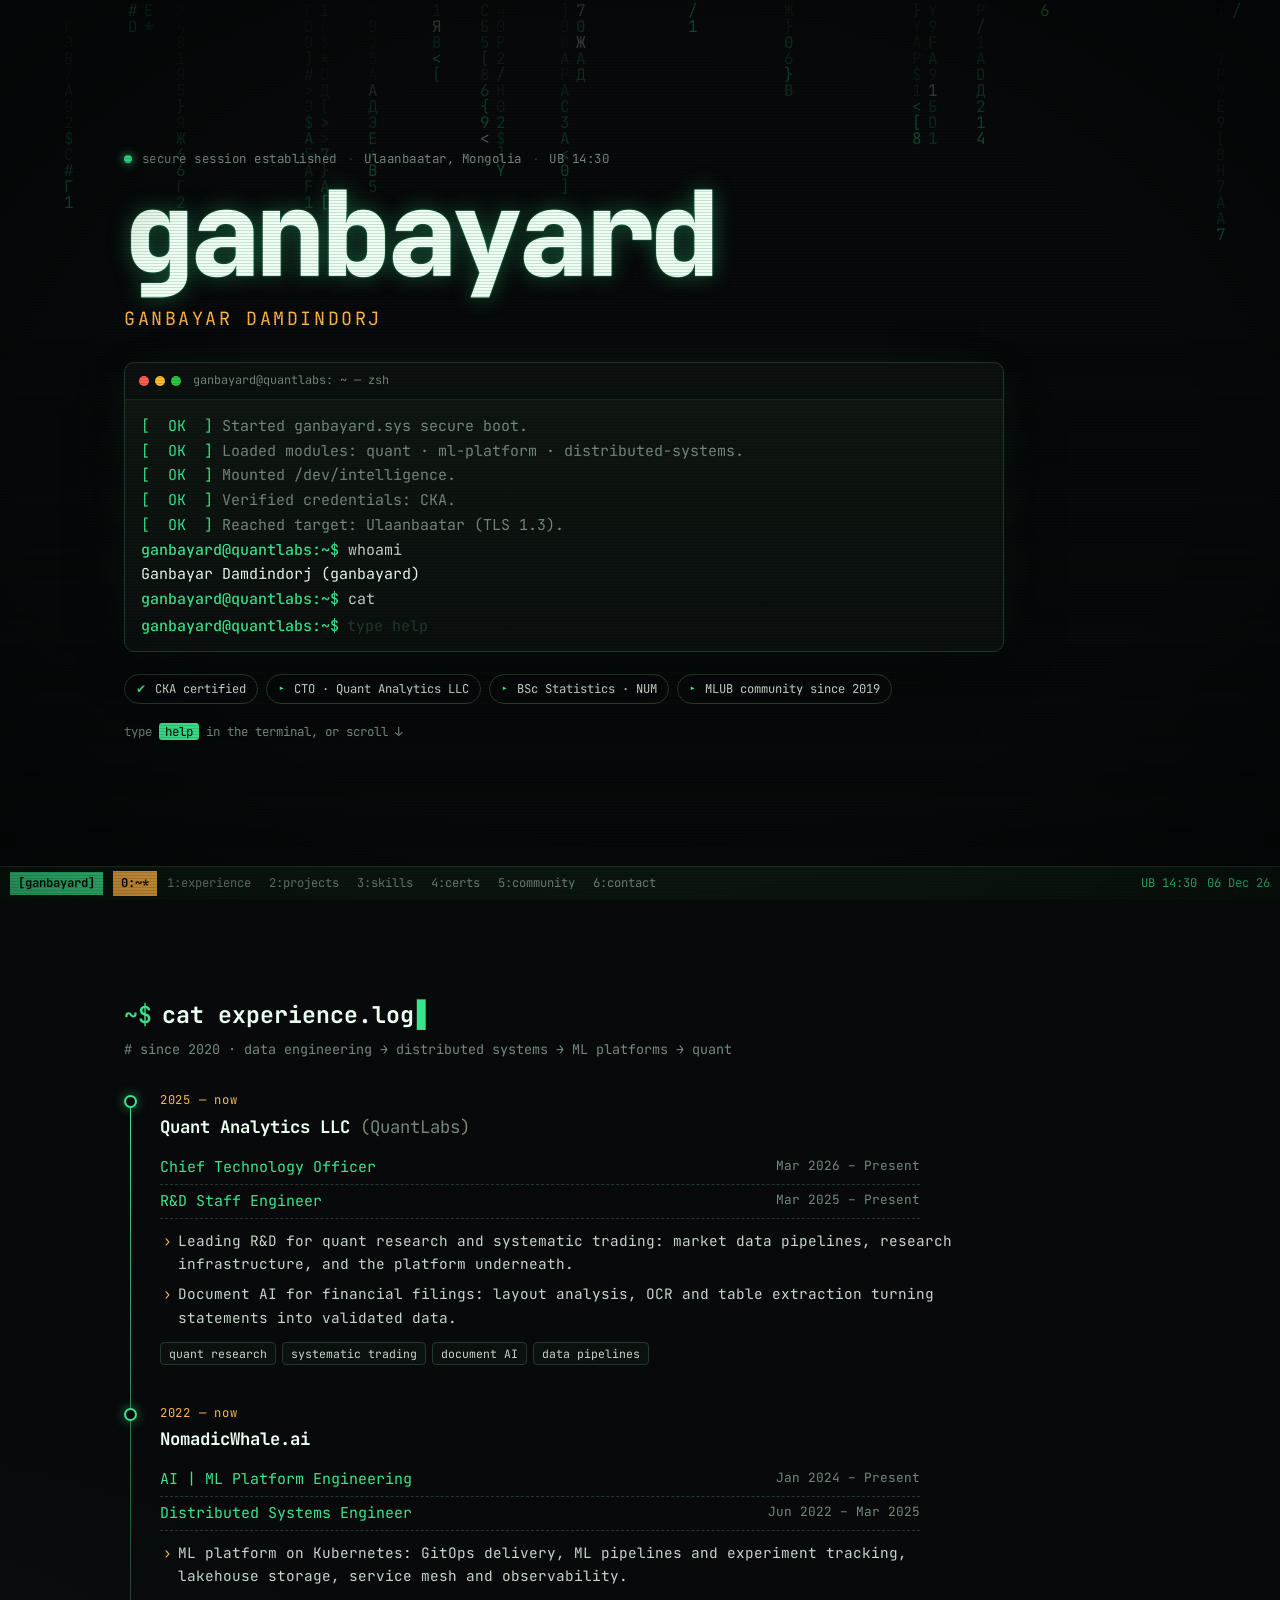
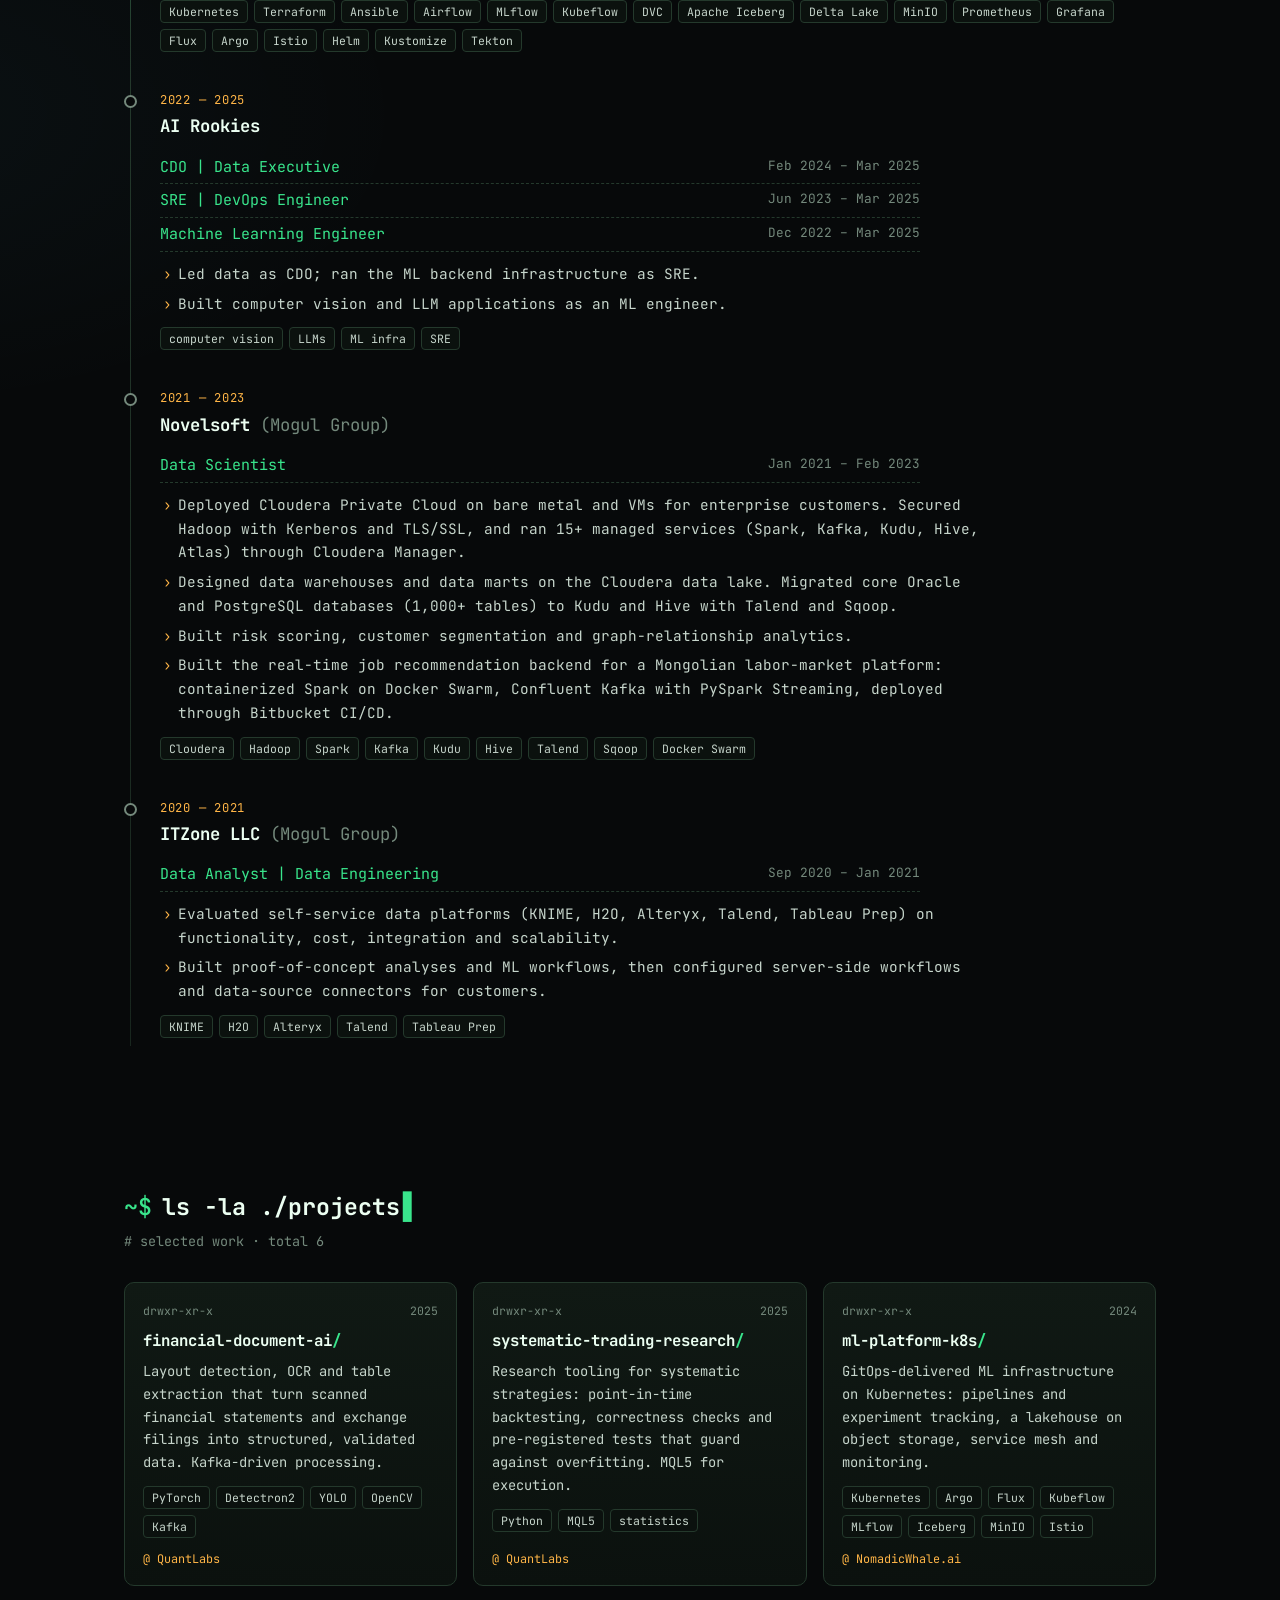
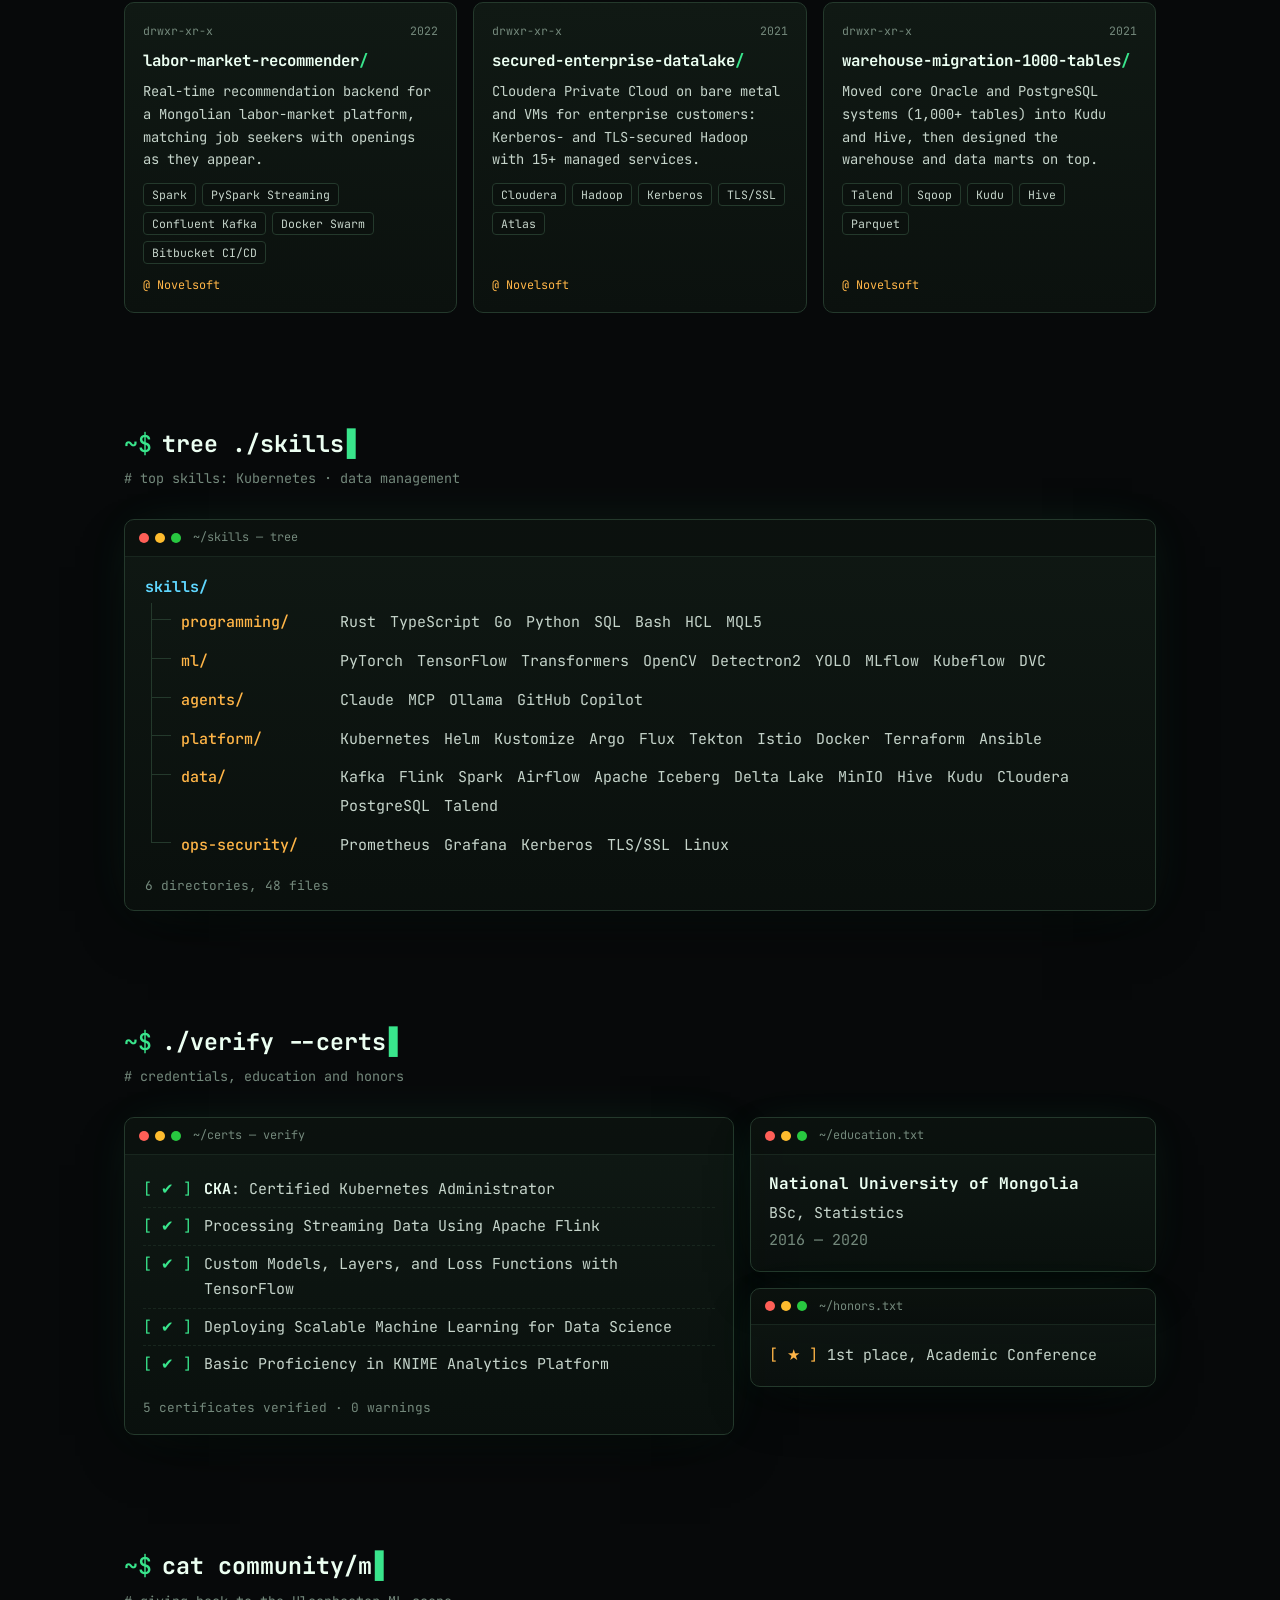
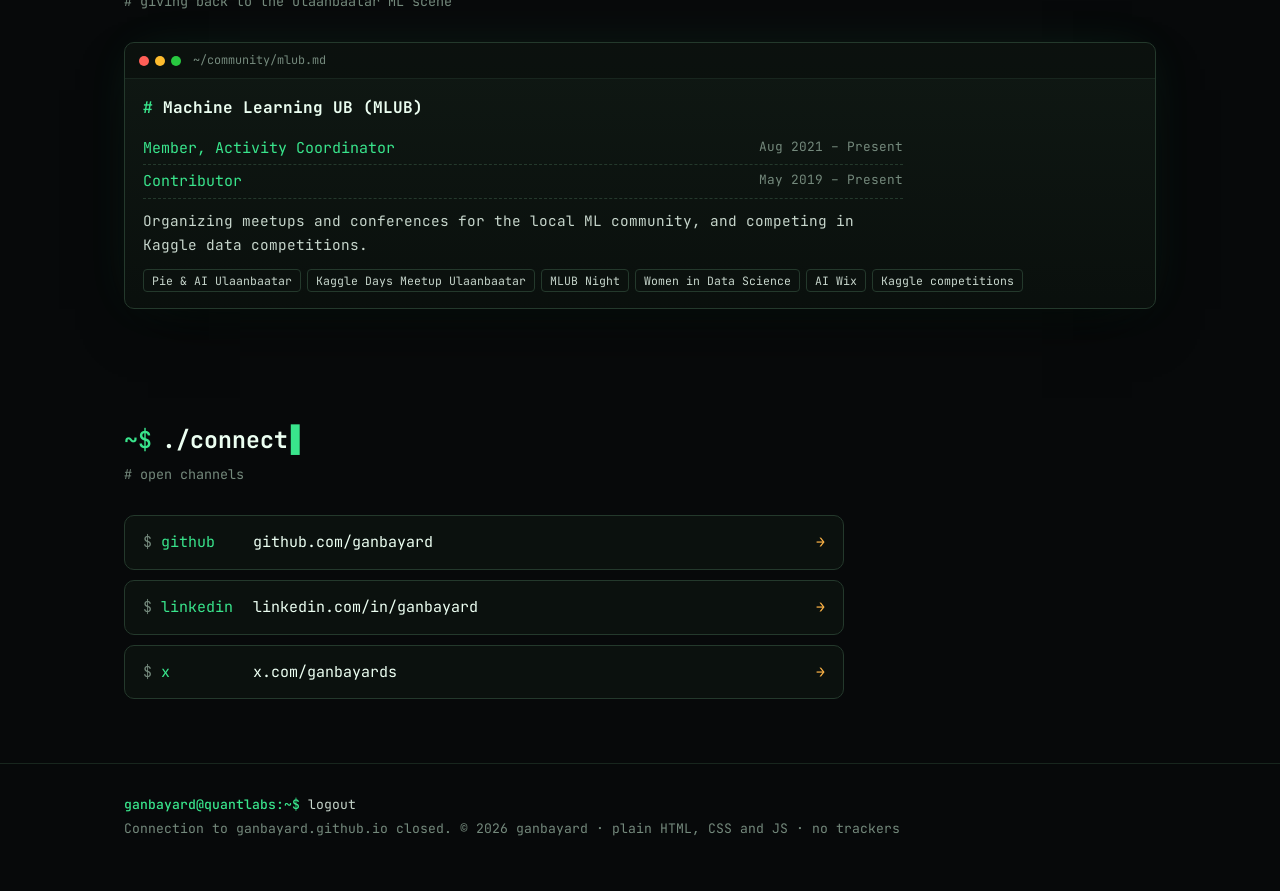
==== index.html @ 828ad5ab "Add terminal-themed personal site Co-Authored-By: Claude Opus 5.5 <noreply@anthropic.com>" ====
<!doctype html>
<html lang="en">
<head>
<meta charset="utf-8">
<meta name="viewport" content="width=device-width, initial-scale=1">
<title>ganbayard · Ganbayar Damdindorj</title>
<meta name="description" content="Ganbayar Damdindorj (ganbayard): R&amp;D Architect at QuantLabs, building intelligence orchestration pipelines for quant research and systematic trading. ML platforms, distributed systems, Kubernetes.">
<meta name="theme-color" content="#07090a">
<meta property="og:type" content="website">
<meta property="og:url" content="https://ganbayard.github.io/">
<meta property="og:title" content="ganbayard · Ganbayar Damdindorj">
<meta property="og:description" content="R&amp;D Architect at QuantLabs: Building Intelligence Orchestration pipelines for Quant Research and Systematic Trading.">
<meta name="twitter:card" content="summary">
<meta name="twitter:site" content="@ganbayards">
<link rel="icon" href="assets/favicon.svg" type="image/svg+xml">
<link rel="preconnect" href="https://fonts.googleapis.com">
<link rel="preconnect" href="https://fonts.gstatic.com" crossorigin>
<link rel="stylesheet" href="https://fonts.googleapis.com/css2?family=JetBrains+Mono:wght@400;500;700;800&amp;display=swap">
<link rel="stylesheet" href="assets/css/style.css">
<script>document.documentElement.classList.add('js')</script>
</head>
<body>
<a class="skip" href="#experience">Skip to content</a>
<div class="crt" aria-hidden="true"></div>

<main id="main">

  <!-- ───────────────────────── 0: home ───────────────────────── -->
  <header class="hero" id="home" data-win>
    <canvas id="rain" aria-hidden="true"></canvas>
    <div class="wrap">
      <p class="hero__meta"><span class="dot" aria-hidden="true"></span> secure session established <span class="sep">·</span> Ulaanbaatar, Mongolia <span class="sep">·</span> <span data-clock>UTC+8</span></p>
      <h1 class="glitch" data-text="ganbayard">ganbayard</h1>
      <p class="hero__name">Ganbayar Damdindorj</p>

      <div class="pane pane--term">
        <div class="pane__bar" aria-hidden="true"><span class="lights"><i></i><i></i><i></i></span><span class="pane__title">ganbayard@quantlabs: ~ — zsh</span></div>
        <div class="term" id="term">
          <div class="term__out" id="term-out" role="log" aria-live="polite">
            <p><span class="ps1">ganbayard@quantlabs:~$</span> whoami</p>
            <p class="hi">Ganbayar Damdindorj (ganbayard)</p>
            <p><span class="ps1">ganbayard@quantlabs:~$</span> cat role.txt</p>
            <p>I build systems where markets, documents, and AI agents meet.</p>
            <p>R&amp;D Architect at <span class="amb">QuantLabs</span>: Building <span class="ok">Ⓘntelligence ⎈rchestration</span> pipelines for Quant Research and Systematic Trading.</p>
          </div>
          <form class="term__in" id="term-form" autocomplete="off">
            <label for="term-input" class="ps1">ganbayard@quantlabs:~$</label>
            <input id="term-input" type="text" spellcheck="false" autocapitalize="off" autocorrect="off" enterkeyhint="go" placeholder="type help" aria-describedby="term-hint">
          </form>
        </div>
      </div>

      <ul class="chips">
        <li><b>✔</b> CKA certified</li>
        <li><b>▸</b> CTO · Quant Analytics LLC</li>
        <li><b>▸</b> BSc Statistics · NUM</li>
        <li><b>▸</b> MLUB community since 2019</li>
      </ul>
      <p class="hero__hint" id="term-hint">type <kbd>help</kbd> in the terminal, or scroll <span aria-hidden="true">↓</span></p>
    </div>
  </header>

  <!-- ───────────────────────── 1: experience ───────────────────────── -->
  <section class="section" id="experience" data-win>
    <div class="wrap">
      <h2 class="sh"><span class="ps1" aria-hidden="true">~$</span> <span class="cmd" aria-hidden="true">cat experience.log</span><span class="sr">Experience</span></h2>
      <p class="sub"># since 2020 · data engineering → distributed systems → ML platforms → quant</p>

      <ol class="timeline reveal">
        <li class="job">
          <p class="job__when">2025 — now</p>
          <h3>Quant Analytics LLC <span class="alias">(QuantLabs)</span></h3>
          <ul class="roles">
            <li><span class="role">Chief Technology Officer</span><time>Mar 2026 – Present</time></li>
            <li><span class="role">R&amp;D Staff Engineer</span><time>Mar 2025 – Present</time></li>
          </ul>
          <ul class="pts">
            <li>Leading R&amp;D for quant research and systematic trading: market data pipelines, research infrastructure, and the platform underneath.</li>
            <li>Document AI for financial filings: layout analysis, OCR and table extraction turning statements into validated data.</li>
          </ul>
          <ul class="tags"><li>quant research</li><li>systematic trading</li><li>document AI</li><li>data pipelines</li></ul>
        </li>

        <li class="job">
          <p class="job__when">2022 — now</p>
          <h3>NomadicWhale.ai</h3>
          <ul class="roles">
            <li><span class="role">AI | ML Platform Engineering</span><time>Jan 2024 – Present</time></li>
            <li><span class="role">Distributed Systems Engineer</span><time>Jun 2022 – Mar 2025</time></li>
          </ul>
          <ul class="pts">
            <li>ML platform on Kubernetes: GitOps delivery, ML pipelines and experiment tracking, lakehouse storage, service mesh and observability.</li>
          </ul>
          <ul class="tags"><li>Kubernetes</li><li>Terraform</li><li>Ansible</li><li>Airflow</li><li>MLflow</li><li>Kubeflow</li><li>DVC</li><li>Apache Iceberg</li><li>Delta Lake</li><li>MinIO</li><li>Prometheus</li><li>Grafana</li><li>Flux</li><li>Argo</li><li>Istio</li><li>Helm</li><li>Kustomize</li><li>Tekton</li></ul>
        </li>

        <li class="job job--past">
          <p class="job__when">2022 — 2025</p>
          <h3>AI Rookies</h3>
          <ul class="roles">
            <li><span class="role">CDO | Data Executive</span><time>Feb 2024 – Mar 2025</time></li>
            <li><span class="role">SRE | DevOps Engineer</span><time>Jun 2023 – Mar 2025</time></li>
            <li><span class="role">Machine Learning Engineer</span><time>Dec 2022 – Mar 2025</time></li>
          </ul>
          <ul class="pts">
            <li>Led data as CDO; ran the ML backend infrastructure as SRE.</li>
            <li>Built computer vision and LLM applications as an ML engineer.</li>
          </ul>
          <ul class="tags"><li>computer vision</li><li>LLMs</li><li>ML infra</li><li>SRE</li></ul>
        </li>

        <li class="job job--past">
          <p class="job__when">2021 — 2023</p>
          <h3>Novelsoft <span class="alias">(Mogul Group)</span></h3>
          <ul class="roles">
            <li><span class="role">Data Scientist</span><time>Jan 2021 – Feb 2023</time></li>
          </ul>
          <ul class="pts">
            <li>Deployed Cloudera Private Cloud on bare metal and VMs for enterprise customers. Secured Hadoop with Kerberos and TLS/SSL, and ran 15+ managed services (Spark, Kafka, Kudu, Hive, Atlas) through Cloudera Manager.</li>
            <li>Designed data warehouses and data marts on the Cloudera data lake. Migrated core Oracle and PostgreSQL databases (1,000+ tables) to Kudu and Hive with Talend and Sqoop.</li>
            <li>Built risk scoring, customer segmentation and graph-relationship analytics.</li>
            <li>Built the real-time job recommendation backend for a Mongolian labor-market platform: containerized Spark on Docker Swarm, Confluent Kafka with PySpark Streaming, deployed through Bitbucket CI/CD.</li>
          </ul>
          <ul class="tags"><li>Cloudera</li><li>Hadoop</li><li>Spark</li><li>Kafka</li><li>Kudu</li><li>Hive</li><li>Talend</li><li>Sqoop</li><li>Docker Swarm</li></ul>
        </li>

        <li class="job job--past">
          <p class="job__when">2020 — 2021</p>
          <h3>ITZone LLC <span class="alias">(Mogul Group)</span></h3>
          <ul class="roles">
            <li><span class="role">Data Analyst | Data Engineering</span><time>Sep 2020 – Jan 2021</time></li>
          </ul>
          <ul class="pts">
            <li>Evaluated self-service data platforms (KNIME, H2O, Alteryx, Talend, Tableau Prep) on functionality, cost, integration and scalability.</li>
            <li>Built proof-of-concept analyses and ML workflows, then configured server-side workflows and data-source connectors for customers.</li>
          </ul>
          <ul class="tags"><li>KNIME</li><li>H2O</li><li>Alteryx</li><li>Talend</li><li>Tableau Prep</li></ul>
        </li>
      </ol>
    </div>
  </section>

  <!-- ───────────────────────── 2: projects ───────────────────────── -->
  <section class="section" id="projects" data-win>
    <div class="wrap">
      <h2 class="sh"><span class="ps1" aria-hidden="true">~$</span> <span class="cmd" aria-hidden="true">ls -la ./projects</span><span class="sr">Projects</span></h2>
      <p class="sub"># selected work · total 6</p>

      <div class="grid reveal">
        <article class="card">
          <p class="card__perm"><span>drwxr-xr-x</span><span>2025</span></p>
          <h3>financial-document-ai</h3>
          <p>Layout detection, OCR and table extraction that turn scanned financial statements and exchange filings into structured, validated data. Kafka-driven processing.</p>
          <ul class="tags"><li>PyTorch</li><li>Detectron2</li><li>YOLO</li><li>OpenCV</li><li>Kafka</li></ul>
          <p class="ctx">@ QuantLabs</p>
        </article>

        <article class="card">
          <p class="card__perm"><span>drwxr-xr-x</span><span>2025</span></p>
          <h3>systematic-trading-research</h3>
          <p>Research tooling for systematic strategies: point-in-time backtesting, correctness checks and pre-registered tests that guard against overfitting. MQL5 for execution.</p>
          <ul class="tags"><li>Python</li><li>MQL5</li><li>statistics</li></ul>
          <p class="ctx">@ QuantLabs</p>
        </article>

        <article class="card">
          <p class="card__perm"><span>drwxr-xr-x</span><span>2024</span></p>
          <h3>ml-platform-k8s</h3>
          <p>GitOps-delivered ML infrastructure on Kubernetes: pipelines and experiment tracking, a lakehouse on object storage, service mesh and monitoring.</p>
          <ul class="tags"><li>Kubernetes</li><li>Argo</li><li>Flux</li><li>Kubeflow</li><li>MLflow</li><li>Iceberg</li><li>MinIO</li><li>Istio</li></ul>
          <p class="ctx">@ NomadicWhale.ai</p>
        </article>

        <article class="card">
          <p class="card__perm"><span>drwxr-xr-x</span><span>2022</span></p>
          <h3>labor-market-recommender</h3>
          <p>Real-time recommendation backend for a Mongolian labor-market platform, matching job seekers with openings as they appear.</p>
          <ul class="tags"><li>Spark</li><li>PySpark Streaming</li><li>Confluent Kafka</li><li>Docker Swarm</li><li>Bitbucket CI/CD</li></ul>
          <p class="ctx">@ Novelsoft</p>
        </article>

        <article class="card">
          <p class="card__perm"><span>drwxr-xr-x</span><span>2021</span></p>
          <h3>secured-enterprise-datalake</h3>
          <p>Cloudera Private Cloud on bare metal and VMs for enterprise customers: Kerberos- and TLS-secured Hadoop with 15+ managed services.</p>
          <ul class="tags"><li>Cloudera</li><li>Hadoop</li><li>Kerberos</li><li>TLS/SSL</li><li>Atlas</li></ul>
          <p class="ctx">@ Novelsoft</p>
        </article>

        <article class="card">
          <p class="card__perm"><span>drwxr-xr-x</span><span>2021</span></p>
          <h3>warehouse-migration-1000-tables</h3>
          <p>Moved core Oracle and PostgreSQL systems (1,000+ tables) into Kudu and Hive, then designed the warehouse and data marts on top.</p>
          <ul class="tags"><li>Talend</li><li>Sqoop</li><li>Kudu</li><li>Hive</li><li>Parquet</li></ul>
          <p class="ctx">@ Novelsoft</p>
        </article>
      </div>
    </div>
  </section>

  <!-- ───────────────────────── 3: skills ───────────────────────── -->
  <section class="section" id="skills" data-win>
    <div class="wrap">
      <h2 class="sh"><span class="ps1" aria-hidden="true">~$</span> <span class="cmd" aria-hidden="true">tree ./skills</span><span class="sr">Skills</span></h2>
      <p class="sub"># top skills: Kubernetes · data management</p>

      <div class="pane reveal">
        <div class="pane__bar" aria-hidden="true"><span class="lights"><i></i><i></i><i></i></span><span class="pane__title">~/skills — tree</span></div>
        <div class="tree">
          <p class="tree__root">skills/</p>
          <ul>
            <li><span class="br">programming/</span><span class="lvs"><span>Rust</span><span>TypeScript</span><span>Go</span><span>Python</span><span>SQL</span><span>Bash</span><span>HCL</span><span>MQL5</span></span></li>
            <li><span class="br">ml/</span><span class="lvs"><span>PyTorch</span><span>TensorFlow</span><span>Transformers</span><span>OpenCV</span><span>Detectron2</span><span>YOLO</span><span>MLflow</span><span>Kubeflow</span><span>DVC</span></span></li>
            <li><span class="br">agents/</span><span class="lvs"><span>Claude</span><span>MCP</span><span>Ollama</span><span>GitHub Copilot</span></span></li>
            <li><span class="br">platform/</span><span class="lvs"><span>Kubernetes</span><span>Helm</span><span>Kustomize</span><span>Argo</span><span>Flux</span><span>Tekton</span><span>Istio</span><span>Docker</span><span>Terraform</span><span>Ansible</span></span></li>
            <li><span class="br">data/</span><span class="lvs"><span>Kafka</span><span>Flink</span><span>Spark</span><span>Airflow</span><span>Apache Iceberg</span><span>Delta Lake</span><span>MinIO</span><span>Hive</span><span>Kudu</span><span>Cloudera</span><span>PostgreSQL</span><span>Talend</span></span></li>
            <li><span class="br">ops-security/</span><span class="lvs"><span>Prometheus</span><span>Grafana</span><span>Kerberos</span><span>TLS/SSL</span><span>Linux</span></span></li>
          </ul>
          <p class="tree__sum" id="tree-sum">6 directories, 48 files</p>
        </div>
      </div>
    </div>
  </section>

  <!-- ───────────────────────── 4: certs ───────────────────────── -->
  <section class="section" id="certs" data-win>
    <div class="wrap">
      <h2 class="sh"><span class="ps1" aria-hidden="true">~$</span> <span class="cmd" aria-hidden="true">./verify --certs</span><span class="sr">Certifications, education and honors</span></h2>
      <p class="sub"># credentials, education and honors</p>

      <div class="split reveal">
        <div class="pane">
          <div class="pane__bar" aria-hidden="true"><span class="lights"><i></i><i></i><i></i></span><span class="pane__title">~/certs — verify</span></div>
          <ul class="verify">
            <li class="cert"><span class="st">[ ✔ ]</span><span class="cert__name"><b>CKA</b>: Certified Kubernetes Administrator</span></li>
            <li class="cert"><span class="st">[ ✔ ]</span><span class="cert__name">Processing Streaming Data Using Apache Flink</span></li>
            <li class="cert"><span class="st">[ ✔ ]</span><span class="cert__name">Custom Models, Layers, and Loss Functions with TensorFlow</span></li>
            <li class="cert"><span class="st">[ ✔ ]</span><span class="cert__name">Deploying Scalable Machine Learning for Data Science</span></li>
            <li class="cert"><span class="st">[ ✔ ]</span><span class="cert__name">Basic Proficiency in KNIME Analytics Platform</span></li>
          </ul>
          <p class="verify__sum">5 certificates verified · 0 warnings</p>
        </div>

        <div class="stack">
          <div class="pane">
            <div class="pane__bar" aria-hidden="true"><span class="lights"><i></i><i></i><i></i></span><span class="pane__title">~/education.txt</span></div>
            <div class="note">
              <h3>National University of Mongolia</h3>
              <p>BSc, Statistics</p>
              <p class="dim">2016 — 2020</p>
            </div>
          </div>
          <div class="pane">
            <div class="pane__bar" aria-hidden="true"><span class="lights"><i></i><i></i><i></i></span><span class="pane__title">~/honors.txt</span></div>
            <div class="note">
              <p><span class="amb">[ ★ ]</span> 1st place, Academic Conference</p>
            </div>
          </div>
        </div>
      </div>
    </div>
  </section>

  <!-- ───────────────────────── 5: community ───────────────────────── -->
  <section class="section" id="community" data-win>
    <div class="wrap">
      <h2 class="sh"><span class="ps1" aria-hidden="true">~$</span> <span class="cmd" aria-hidden="true">cat community/mlub.md</span><span class="sr">Community</span></h2>
      <p class="sub"># giving back to the Ulaanbaatar ML scene</p>

      <div class="pane reveal">
        <div class="pane__bar" aria-hidden="true"><span class="lights"><i></i><i></i><i></i></span><span class="pane__title">~/community/mlub.md</span></div>
        <div class="note note--md">
          <h3><span class="md" aria-hidden="true"># </span>Machine Learning UB (MLUB)</h3>
          <ul class="roles">
            <li><span class="role">Member, Activity Coordinator</span><time>Aug 2021 – Present</time></li>
            <li><span class="role">Contributor</span><time>May 2019 – Present</time></li>
          </ul>
          <p>Organizing meetups and conferences for the local ML community, and competing in Kaggle data competitions.</p>
          <ul class="tags"><li>Pie &amp; AI Ulaanbaatar</li><li>Kaggle Days Meetup Ulaanbaatar</li><li>MLUB Night</li><li>Women in Data Science</li><li>AI Wix</li><li>Kaggle competitions</li></ul>
        </div>
      </div>
    </div>
  </section>

  <!-- ───────────────────────── 6: contact ───────────────────────── -->
  <section class="section section--last" id="contact" data-win>
    <div class="wrap">
      <h2 class="sh"><span class="ps1" aria-hidden="true">~$</span> <span class="cmd" aria-hidden="true">./connect</span><span class="sr">Contact</span></h2>
      <p class="sub"># open channels</p>

      <ul class="links reveal">
        <li><a href="https://github.com/ganbayard" rel="me noopener"><span class="links__k">github</span><span class="links__v">github.com/ganbayard</span><span class="links__go" aria-hidden="true">→</span></a></li>
        <li><a href="https://www.linkedin.com/in/ganbayard/" rel="me noopener"><span class="links__k">linkedin</span><span class="links__v">linkedin.com/in/ganbayard</span><span class="links__go" aria-hidden="true">→</span></a></li>
        <li><a href="https://x.com/ganbayards" rel="me noopener"><span class="links__k">x</span><span class="links__v">x.com/ganbayards</span><span class="links__go" aria-hidden="true">→</span></a></li>
      </ul>
    </div>
  </section>
</main>

<footer class="foot">
  <div class="wrap">
    <p><span class="ps1">ganbayard@quantlabs:~$</span> logout</p>
    <p class="dim">Connection to ganbayard.github.io closed. © <span id="year">2026</span> ganbayard · plain HTML, CSS and JS · no trackers</p>
  </div>
</footer>

<nav class="tmux" aria-label="Sections">
  <span class="tmux__s">[ganbayard]</span>
  <ol class="tmux__w" id="tmux-w">
    <li><a href="#home">0:~</a></li>
    <li><a href="#experience">1:experience</a></li>
    <li><a href="#projects">2:projects</a></li>
    <li><a href="#skills">3:skills</a></li>
    <li><a href="#certs">4:certs</a></li>
    <li><a href="#community">5:community</a></li>
    <li><a href="#contact">6:contact</a></li>
  </ol>
  <span class="tmux__r"><span data-clock>UB --:--</span><span class="tmux__d" data-date></span></span>
</nav>

<script src="assets/js/main.js" defer></script>
</body>
</html>
---- assets/css/style.css ----
/* ganbayard.github.io — terminal / ethical-hacking theme */

:root {
  --bg: #07090a;
  --bg-1: #0b110e;
  --bg-2: #101914;
  --line: #18261e;
  --line-2: #24392c;
  --fg: #c6d5cb;
  --fg-hi: #ecfff2;
  --dim: #74897c;
  --green: #39e58c;
  --green-d: #1f9d5a;
  --amber: #ffb547;
  --cyan: #5fd7ff;
  --red: #ff5f6d;
  --glitch-a: #00e5ff;
  --glitch-b: #ff2e88;
  --mono: "JetBrains Mono", ui-monospace, SFMono-Regular, Menlo, Consolas, "Liberation Mono", monospace;
  --r: 10px;
  --bar-h: 34px;
}

*, *::before, *::after { box-sizing: border-box; }

html { scroll-behavior: smooth; -webkit-text-size-adjust: 100%; background: var(--bg); }

body {
  margin: 0;
  min-height: 100vh;
  background:
    radial-gradient(1200px 600px at 80% -10%, rgba(57, 229, 140, .07), transparent 60%),
    radial-gradient(900px 500px at -10% 30%, rgba(95, 215, 255, .04), transparent 60%),
    var(--bg);
  color: var(--fg);
  font: 15px/1.65 var(--mono);
  padding-bottom: var(--bar-h);
  overflow-x: hidden;
}

::selection { background: var(--green); color: var(--bg); }

a { color: var(--cyan); text-decoration: none; }
a:hover { color: var(--fg-hi); }
:focus-visible { outline: 2px solid var(--amber); outline-offset: 3px; border-radius: 2px; }

.skip { position: absolute; left: -9999px; top: 12px; z-index: 100; background: var(--amber); color: #000; padding: 6px 10px; }
.skip:focus { left: 16px; }
.sr { position: absolute; width: 1px; height: 1px; overflow: hidden; clip: rect(0 0 0 0); clip-path: inset(50%); white-space: nowrap; }

.wrap { max-width: 1080px; margin: 0 auto; padding: 0 24px; }

/* text helpers */
.ps1 { color: var(--green); font-weight: 500; }
.ok { color: var(--green); }
.dim { color: var(--dim); }
.err { color: var(--red); }
.hi { color: var(--fg-hi); }
.amb { color: var(--amber); }
kbd { font: inherit; color: var(--bg); background: var(--green); padding: 0 6px; border-radius: 3px; }

/* ── CRT overlay ─────────────────────────────── */
.crt {
  position: fixed; inset: 0; z-index: 70; pointer-events: none;
  background:
    repeating-linear-gradient(to bottom, rgba(0, 0, 0, 0) 0 2px, rgba(0, 0, 0, .13) 2px 3px),
    radial-gradient(ellipse at center, rgba(0, 0, 0, 0) 62%, rgba(0, 0, 0, .42) 100%);
}

/* ── hero ────────────────────────────────────── */
.hero {
  position: relative;
  min-height: 100vh;
  min-height: 100svh;
  display: flex; align-items: center;
  padding: 64px 0 72px;
  overflow: hidden;
  border-bottom: 1px solid var(--line);
}
#rain {
  position: absolute; inset: 0; width: 100%; height: 100%;
  opacity: .32;
  -webkit-mask-image: linear-gradient(to bottom, #000 35%, transparent 95%);
          mask-image: linear-gradient(to bottom, #000 35%, transparent 95%);
}
.hero .wrap { position: relative; z-index: 1; width: 100%; }

.hero__meta { display: flex; flex-wrap: wrap; align-items: center; gap: 4px 10px; margin: 0 0 6px; color: var(--dim); font-size: .78rem; letter-spacing: .04em; }
.hero__meta .sep { color: var(--line-2); }
.dot { width: 8px; height: 8px; border-radius: 50%; background: var(--green); box-shadow: 0 0 10px var(--green); animation: pulse 2.2s ease-in-out infinite; }
@keyframes pulse { 50% { opacity: .35; box-shadow: 0 0 2px var(--green); } }

.glitch {
  position: relative; display: inline-block;
  margin: 0; line-height: 1;
  font-size: clamp(2.9rem, 13vw, 7.4rem); font-weight: 800; letter-spacing: -.045em;
  color: var(--fg-hi);
  text-shadow: 0 0 22px rgba(57, 229, 140, .35), 0 0 2px rgba(57, 229, 140, .6);
}
.glitch::before, .glitch::after {
  content: attr(data-text);
  position: absolute; inset: 0;
  clip-path: inset(0 0 100% 0);
}
.glitch::before { color: var(--glitch-a); animation: glitch-a 4.2s steps(1) infinite; }
.glitch::after  { color: var(--glitch-b); animation: glitch-b 4.2s steps(1) infinite; animation-delay: .08s; }
@keyframes glitch-a {
  0%, 88%, 100% { clip-path: inset(0 0 100% 0); transform: none; }
  89% { clip-path: inset(8% 0 62% 0);  transform: translate(-5px, -1px); }
  91% { clip-path: inset(44% 0 30% 0); transform: translate(4px, 1px); }
  93% { clip-path: inset(72% 0 6% 0);  transform: translate(-3px, 0); }
  95% { clip-path: inset(20% 0 55% 0); transform: translate(2px, -1px); }
}
@keyframes glitch-b {
  0%, 88%, 100% { clip-path: inset(0 0 100% 0); transform: none; }
  89% { clip-path: inset(60% 0 12% 0); transform: translate(5px, 1px); }
  91% { clip-path: inset(15% 0 70% 0); transform: translate(-4px, 0); }
  93% { clip-path: inset(38% 0 40% 0); transform: translate(3px, 1px); }
  95% { clip-path: inset(80% 0 2% 0);  transform: translate(-2px, 0); }
}

.hero__name { margin: 10px 0 28px; color: var(--amber); font-size: clamp(.95rem, 2.2vw, 1.15rem); letter-spacing: .14em; text-transform: uppercase; }

.chips { list-style: none; display: flex; flex-wrap: wrap; gap: 8px; margin: 22px 0 0; padding: 0; }
.chips li { padding: 4px 11px; border: 1px solid var(--line-2); border-radius: 999px; background: rgba(7, 9, 10, .7); font-size: .76rem; }
.chips b { color: var(--green); font-weight: 500; margin-right: 2px; }

.hero__hint { margin: 18px 0 0; color: var(--dim); font-size: .78rem; }

/* ── panes (terminal windows) ────────────────── */
.pane {
  background: linear-gradient(180deg, rgba(16, 25, 20, .94), rgba(10, 16, 13, .94));
  border: 1px solid var(--line-2);
  border-radius: var(--r);
  box-shadow: 0 24px 60px -24px rgba(0, 0, 0, .85), 0 0 46px -14px rgba(57, 229, 140, .14);
  overflow: hidden;
}
.pane__bar { display: flex; align-items: center; gap: 12px; padding: 8px 14px; border-bottom: 1px solid var(--line); background: rgba(0, 0, 0, .28); color: var(--dim); font-size: .74rem; }
.lights { display: flex; gap: 6px; flex: none; }
.lights i { width: 10px; height: 10px; border-radius: 50%; background: #ff5f57; }
.lights i:nth-child(2) { background: #febc2e; }
.lights i:nth-child(3) { background: #28c840; }
.pane__title { white-space: nowrap; overflow: hidden; text-overflow: ellipsis; }

.pane--term { max-width: 880px; }
.term { padding: 14px 16px 12px; cursor: text; }
.term__out { max-height: min(46vh, 360px); overflow-y: auto; scrollbar-width: thin; scrollbar-color: var(--line-2) transparent; }
.term__out p { margin: 0; white-space: pre-wrap; overflow-wrap: anywhere; }
.term__out a { border-bottom: 1px dashed rgba(95, 215, 255, .45); }
.term__in { display: none; align-items: center; gap: 8px; margin-top: 2px; }
.js .term__in { display: flex; }
.term__in label { white-space: nowrap; }
.term__in input {
  flex: 1; min-width: 0; padding: 0;
  background: transparent; border: 0; outline: 0;
  color: var(--fg-hi); font: inherit;
  caret-color: var(--green); caret-shape: block;
}
.term__in input::placeholder { color: var(--line-2); }
.term__in:focus-within { box-shadow: inset 0 -1px 0 var(--green-d); }

/* ── sections ────────────────────────────────── */
.section { padding: 96px 0 16px; scroll-margin-top: 8px; }
.section--last { padding-bottom: 64px; }
.sh { display: flex; flex-wrap: wrap; align-items: baseline; gap: 10px; margin: 0 0 4px; font-size: clamp(1.1rem, 2.6vw, 1.45rem); font-weight: 700; color: var(--fg-hi); }
.sh .cmd { min-height: 1.2em; }
.sh .cmd::after { content: "▋"; margin-left: 3px; color: var(--green); animation: blink 1.05s steps(1) infinite; }
@keyframes blink { 50% { opacity: 0; } }
.sub { margin: 0 0 30px; color: var(--dim); font-size: .84rem; }

/* reveal (only when JS is on) */
.js .reveal { opacity: 0; transform: translateY(10px); transition: opacity .6s ease, transform .6s ease; }
.js .in .reveal { opacity: 1; transform: none; }

/* ── experience timeline ─────────────────────── */
.timeline { position: relative; list-style: none; margin: 0; padding: 0; }
.timeline::before { content: ""; position: absolute; left: 6px; top: 8px; bottom: 30px; width: 1px; background: linear-gradient(var(--green), var(--line-2) 35%, var(--line)); }
.job { position: relative; padding: 0 0 38px 36px; }
.job::before {
  content: ""; position: absolute; left: 0; top: 5px; width: 13px; height: 13px;
  border: 2px solid var(--green); border-radius: 50%; background: var(--bg);
  box-shadow: 0 0 12px rgba(57, 229, 140, .55);
}
.job--past::before { border-color: var(--dim); box-shadow: none; }
.job__when { margin: 0 0 2px; color: var(--amber); font-size: .76rem; letter-spacing: .06em; }
.job h3 { margin: 0; color: var(--fg-hi); font-size: 1.08rem; }
.alias { color: var(--dim); font-weight: 400; }

.roles { list-style: none; margin: 10px 0 8px; padding: 0; max-width: 760px; }
.roles li { display: flex; flex-wrap: wrap; justify-content: space-between; gap: 2px 14px; padding: 4px 0; border-bottom: 1px dashed var(--line-2); }
.role { color: var(--green); }
.roles time { color: var(--dim); font-size: .8rem; }

.pts { list-style: none; margin: 10px 0 0; padding: 0; max-width: 820px; }
.pts li { position: relative; margin: 6px 0; padding-left: 18px; font-size: .9rem; }
.pts li::before { content: "›"; position: absolute; left: 3px; color: var(--amber); }

.tags { list-style: none; display: flex; flex-wrap: wrap; gap: 6px; margin: 12px 0 0; padding: 0; }
.tags li { padding: 1px 8px; border: 1px solid var(--line-2); border-radius: 4px; background: var(--bg-1); font-size: .72rem; color: var(--fg); }

/* ── project cards ───────────────────────────── */
.grid { display: grid; grid-template-columns: repeat(auto-fill, minmax(min(100%, 310px), 1fr)); gap: 16px; }
.card {
  position: relative; display: flex; flex-direction: column;
  padding: 18px 18px 16px;
  border: 1px solid var(--line-2); border-radius: var(--r);
  background: linear-gradient(180deg, var(--bg-2), var(--bg-1));
  transition: border-color .2s, transform .2s, box-shadow .2s;
}
.card::before, .card::after { content: ""; position: absolute; width: 14px; height: 14px; border: 2px solid var(--green); opacity: 0; transition: opacity .2s; }
.card::before { top: -1px; left: -1px; border-right: 0; border-bottom: 0; border-top-left-radius: var(--r); }
.card::after { right: -1px; bottom: -1px; border-left: 0; border-top: 0; border-bottom-right-radius: var(--r); }
.card:hover { border-color: var(--green-d); transform: translateY(-2px); box-shadow: 0 0 34px -12px rgba(57, 229, 140, .45); }
.card:hover::before, .card:hover::after { opacity: 1; }
.card__perm { display: flex; justify-content: space-between; margin: 0; color: var(--dim); font-size: .72rem; }
.card h3 { margin: 8px 0 6px; color: var(--fg-hi); font-size: .98rem; overflow-wrap: anywhere; }
.card h3::after { content: "/"; color: var(--green); }
.card > p:not([class]) { margin: 0; font-size: .86rem; }
.card .tags { margin-top: 12px; }
.card .ctx { margin: auto 0 0; padding-top: 12px; color: var(--amber); font-size: .74rem; }

/* ── skills tree ─────────────────────────────── */
.tree { padding: 18px 20px 14px; }
.tree__root { margin: 0 0 4px; color: var(--cyan); font-weight: 700; }
.tree ul { list-style: none; margin: 0; padding: 0 0 0 6px; }
.tree li { position: relative; display: flex; flex-wrap: wrap; align-items: baseline; gap: 4px 16px; padding: 7px 0 7px 30px; }
.tree li::before { content: ""; position: absolute; left: 0; top: 0; bottom: 0; border-left: 1px solid var(--line-2); }
.tree li::after { content: ""; position: absolute; left: 0; top: 1.05em; width: 20px; border-top: 1px solid var(--line-2); }
.tree li:last-child::before { bottom: auto; height: 1.05em; }
.br { flex: none; min-width: 9.5em; color: var(--amber); font-weight: 500; }
.lvs { display: flex; flex: 1; flex-wrap: wrap; gap: 4px 14px; min-width: min(100%, 260px); }
.lvs span { color: var(--fg); transition: color .15s, text-shadow .15s; }
.lvs span:hover { color: var(--green); text-shadow: 0 0 8px rgba(57, 229, 140, .6); }
.tree__sum { margin: 10px 0 0; color: var(--dim); font-size: .8rem; }

/* ── certs / education ───────────────────────── */
.split { display: grid; grid-template-columns: 3fr 2fr; gap: 16px; align-items: start; }
.stack { display: grid; gap: 16px; }
.verify { list-style: none; margin: 0; padding: 16px 18px 6px; }
.verify li { display: flex; gap: 12px; padding: 6px 0; border-bottom: 1px dashed var(--line); }
.verify li:last-child { border-bottom: 0; }
.st { flex: none; color: var(--green); }
.cert__name b { color: var(--fg-hi); }
.verify__sum { margin: 0; padding: 8px 18px 16px; color: var(--dim); font-size: .8rem; }
.note { padding: 16px 18px; }
.note h3 { margin: 0 0 4px; color: var(--fg-hi); font-size: 1rem; }
.note p { margin: 2px 0; }
.note--md p { margin: 10px 0 0; max-width: 760px; font-size: .9rem; }
.md { color: var(--green); }

/* ── contact links ───────────────────────────── */
.links { list-style: none; display: grid; gap: 10px; margin: 0; padding: 0; max-width: 720px; }
.links a {
  display: grid; grid-template-columns: 6.5em 1fr auto; align-items: center; gap: 12px;
  padding: 14px 18px;
  border: 1px solid var(--line-2); border-radius: var(--r);
  background: var(--bg-1); color: var(--fg);
  transition: border-color .2s, background .2s, transform .2s;
}
.links a:hover { border-color: var(--green-d); background: var(--bg-2); transform: translateX(4px); }
.links__k { color: var(--green); }
.links__k::before { content: "$ "; color: var(--dim); }
.links__v { color: var(--fg-hi); overflow-wrap: anywhere; }
.links__go { color: var(--amber); transition: transform .2s; }
.links a:hover .links__go { transform: translateX(4px); }

/* ── footer ──────────────────────────────────── */
.foot { padding: 28px 0 40px; border-top: 1px solid var(--line); font-size: .82rem; }
.foot p { margin: 2px 0; }

/* ── tmux status bar ─────────────────────────── */
.tmux {
  position: fixed; left: 0; right: 0; bottom: 0; z-index: 60;
  display: flex; align-items: center; gap: 10px;
  height: var(--bar-h); padding: 0 10px;
  background: #0c1811; border-top: 1px solid var(--line-2);
  font-size: .76rem;
}
.tmux__s { flex: none; padding: 1px 8px; background: var(--green); color: #031008; font-weight: 700; }
.tmux__w { display: flex; flex: 1; gap: 2px; min-width: 0; margin: 0; padding: 0; list-style: none; overflow-x: auto; scrollbar-width: none; }
.tmux__w::-webkit-scrollbar { display: none; }
.tmux__w a { display: block; padding: 2px 8px; color: var(--dim); white-space: nowrap; }
.tmux__w a:hover { color: var(--fg-hi); }
.tmux__w a.on { background: var(--amber); color: #120c00; font-weight: 700; }
.tmux__w a.on::after { content: "*"; }
.tmux__r { flex: none; display: flex; gap: 10px; color: var(--green); white-space: nowrap; }

/* ── responsive ──────────────────────────────── */
@media (max-width: 760px) {
  .split { grid-template-columns: 1fr; }
}
@media (max-width: 600px) {
  body { font-size: 14px; }
  .wrap { padding: 0 16px; }
  .hero { padding: 48px 0 64px; }
  .term { padding: 12px 12px 10px; }
  .term__in input { font-size: 16px; } /* stop iOS zoom on focus */
  .section { padding-top: 72px; }
  .links a { grid-template-columns: 1fr auto; }
  .links__k { grid-column: 1 / -1; font-size: .8rem; }
  .tmux__s, .tmux__d { display: none; }
  .br { min-width: 0; width: 100%; }
}

/* ── reduced motion ──────────────────────────── */
@media (prefers-reduced-motion: reduce) {
  html { scroll-behavior: auto; }
  *, *::before, *::after { animation: none !important; transition: none !important; }
  .glitch::before, .glitch::after { display: none; }
  .js .reveal { opacity: 1; transform: none; }
}
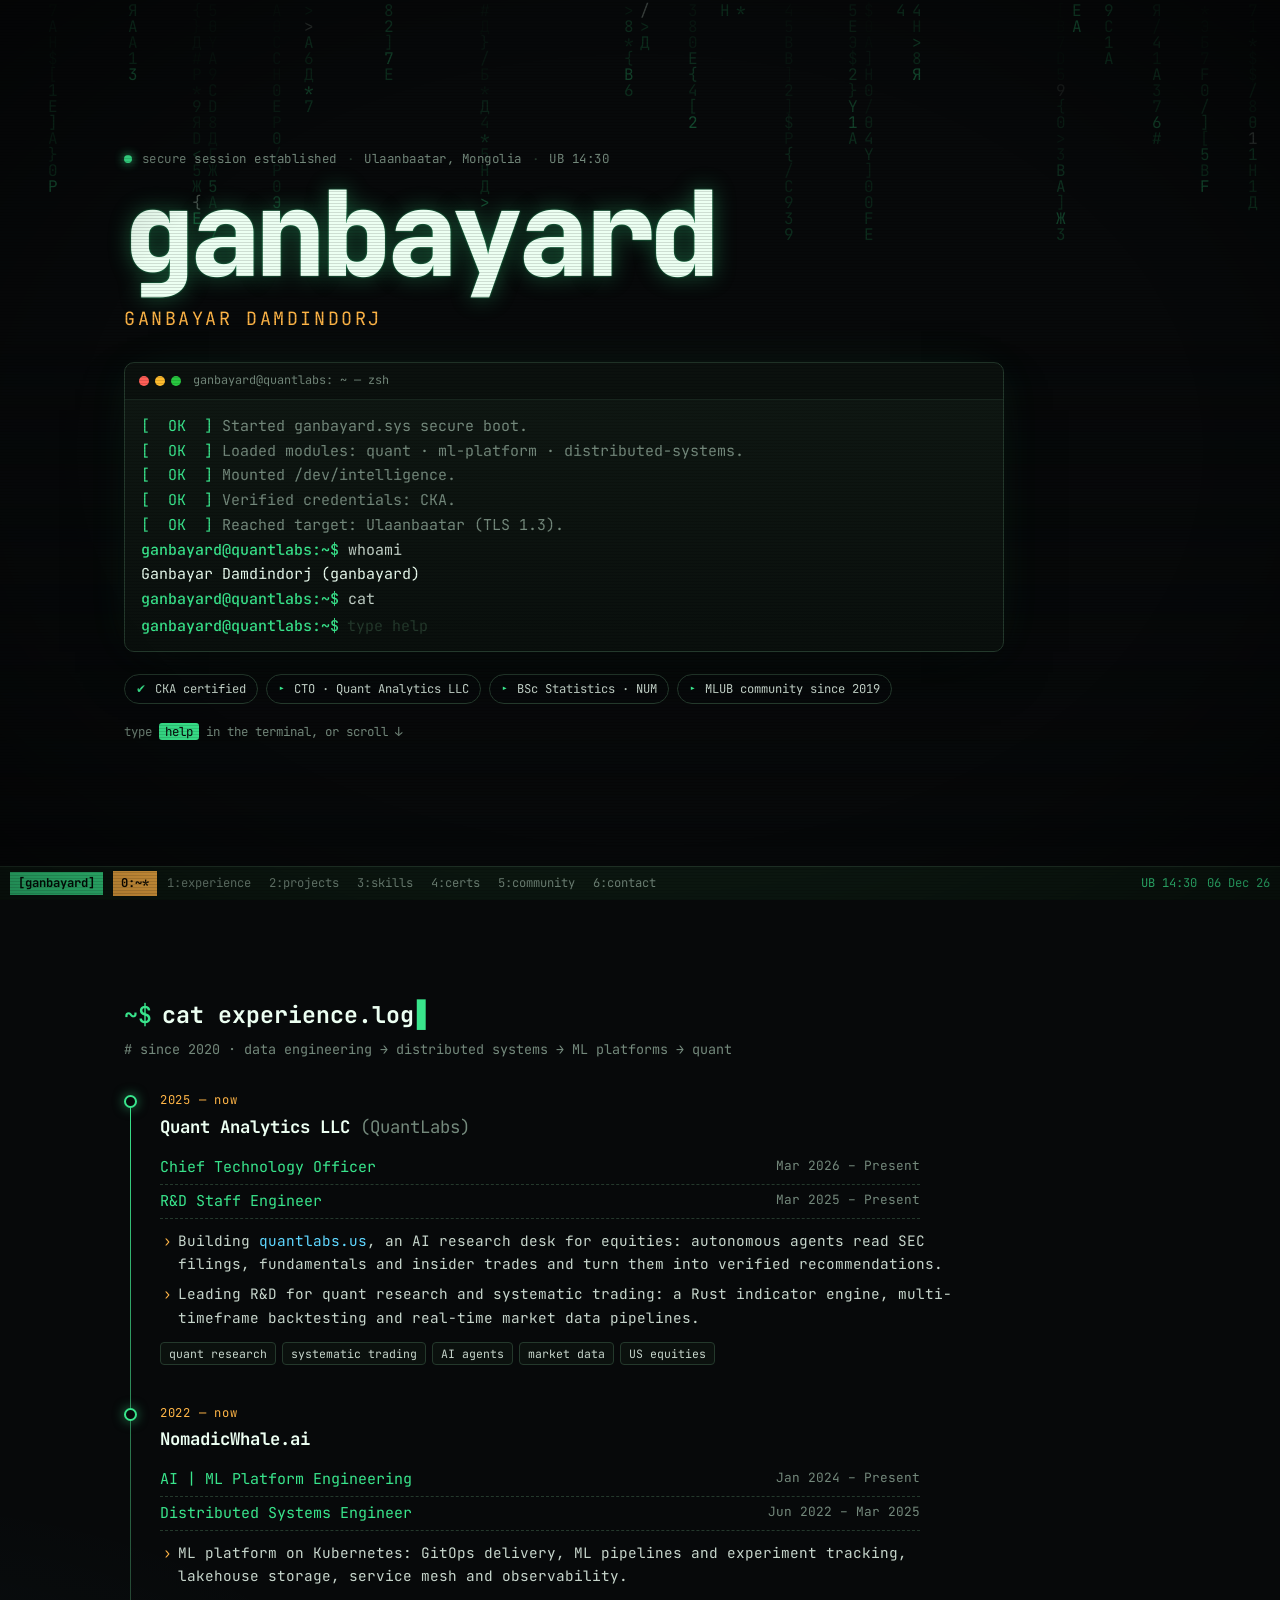
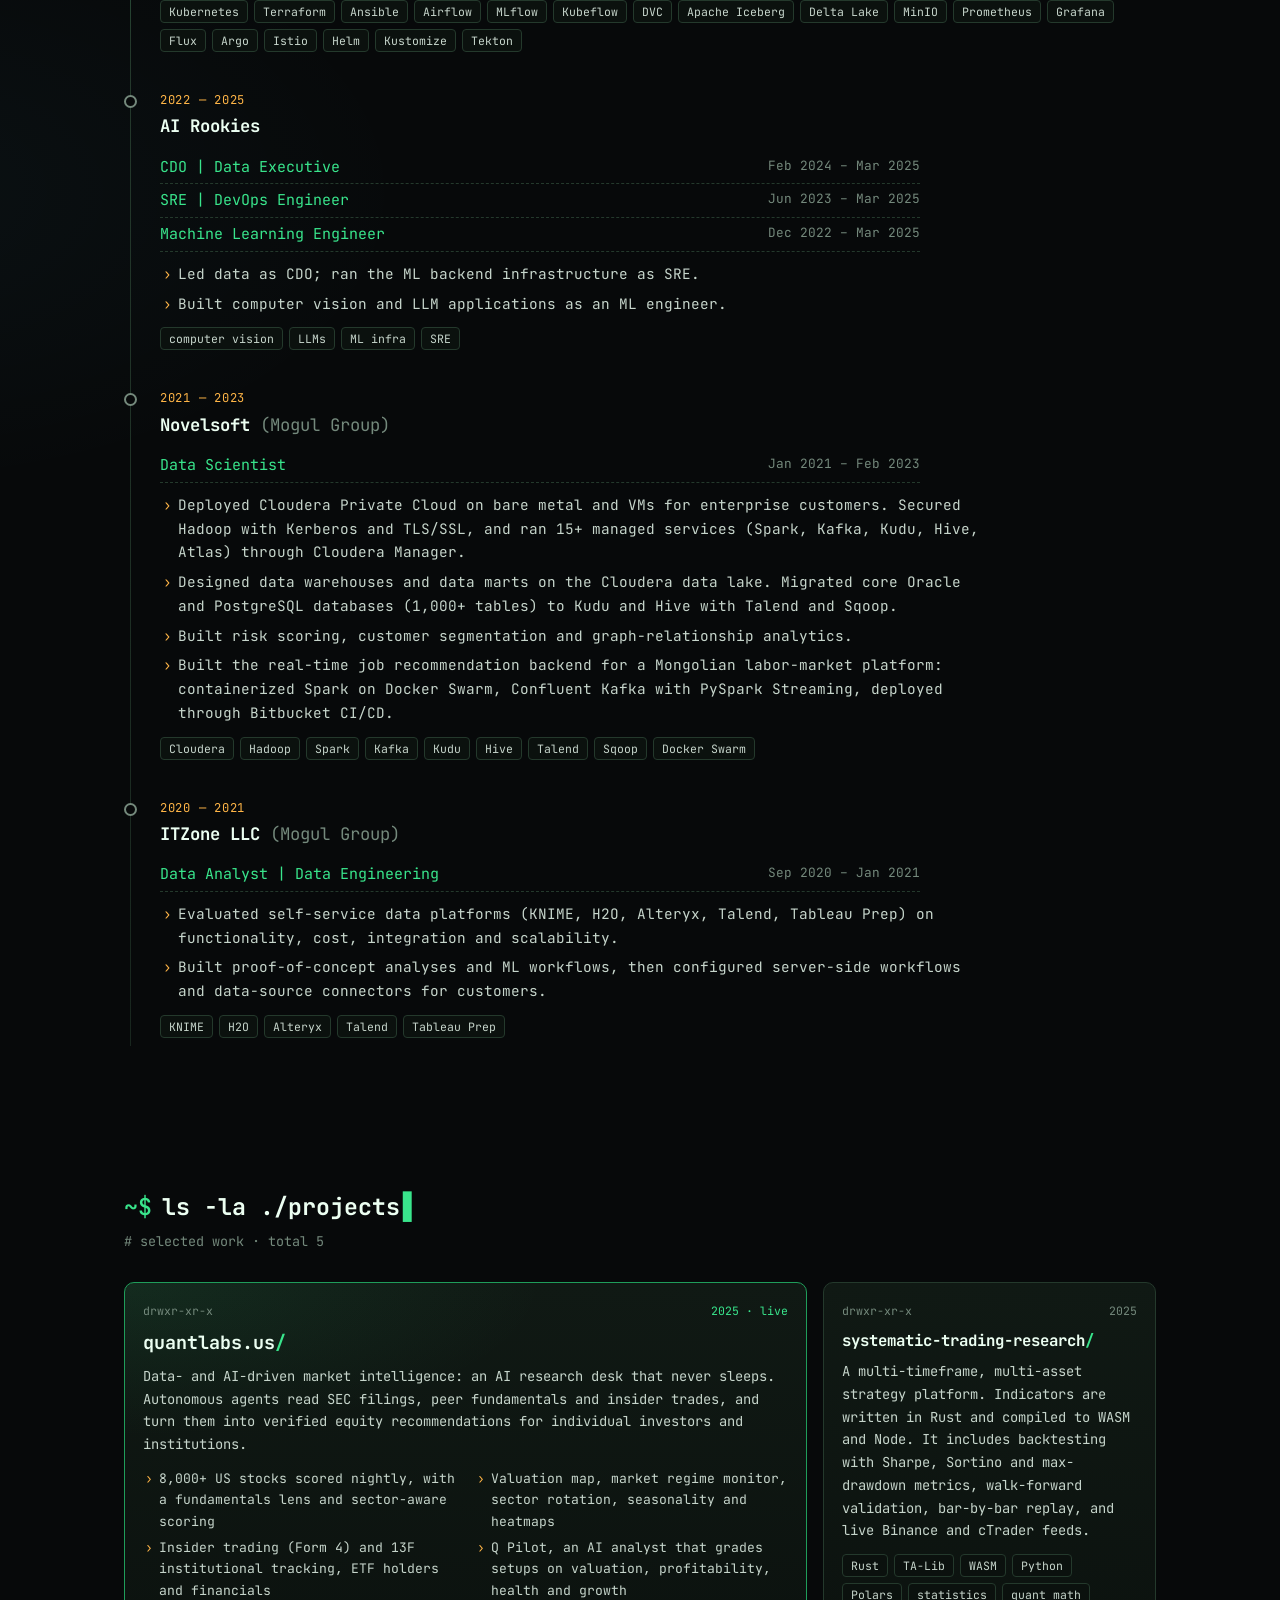
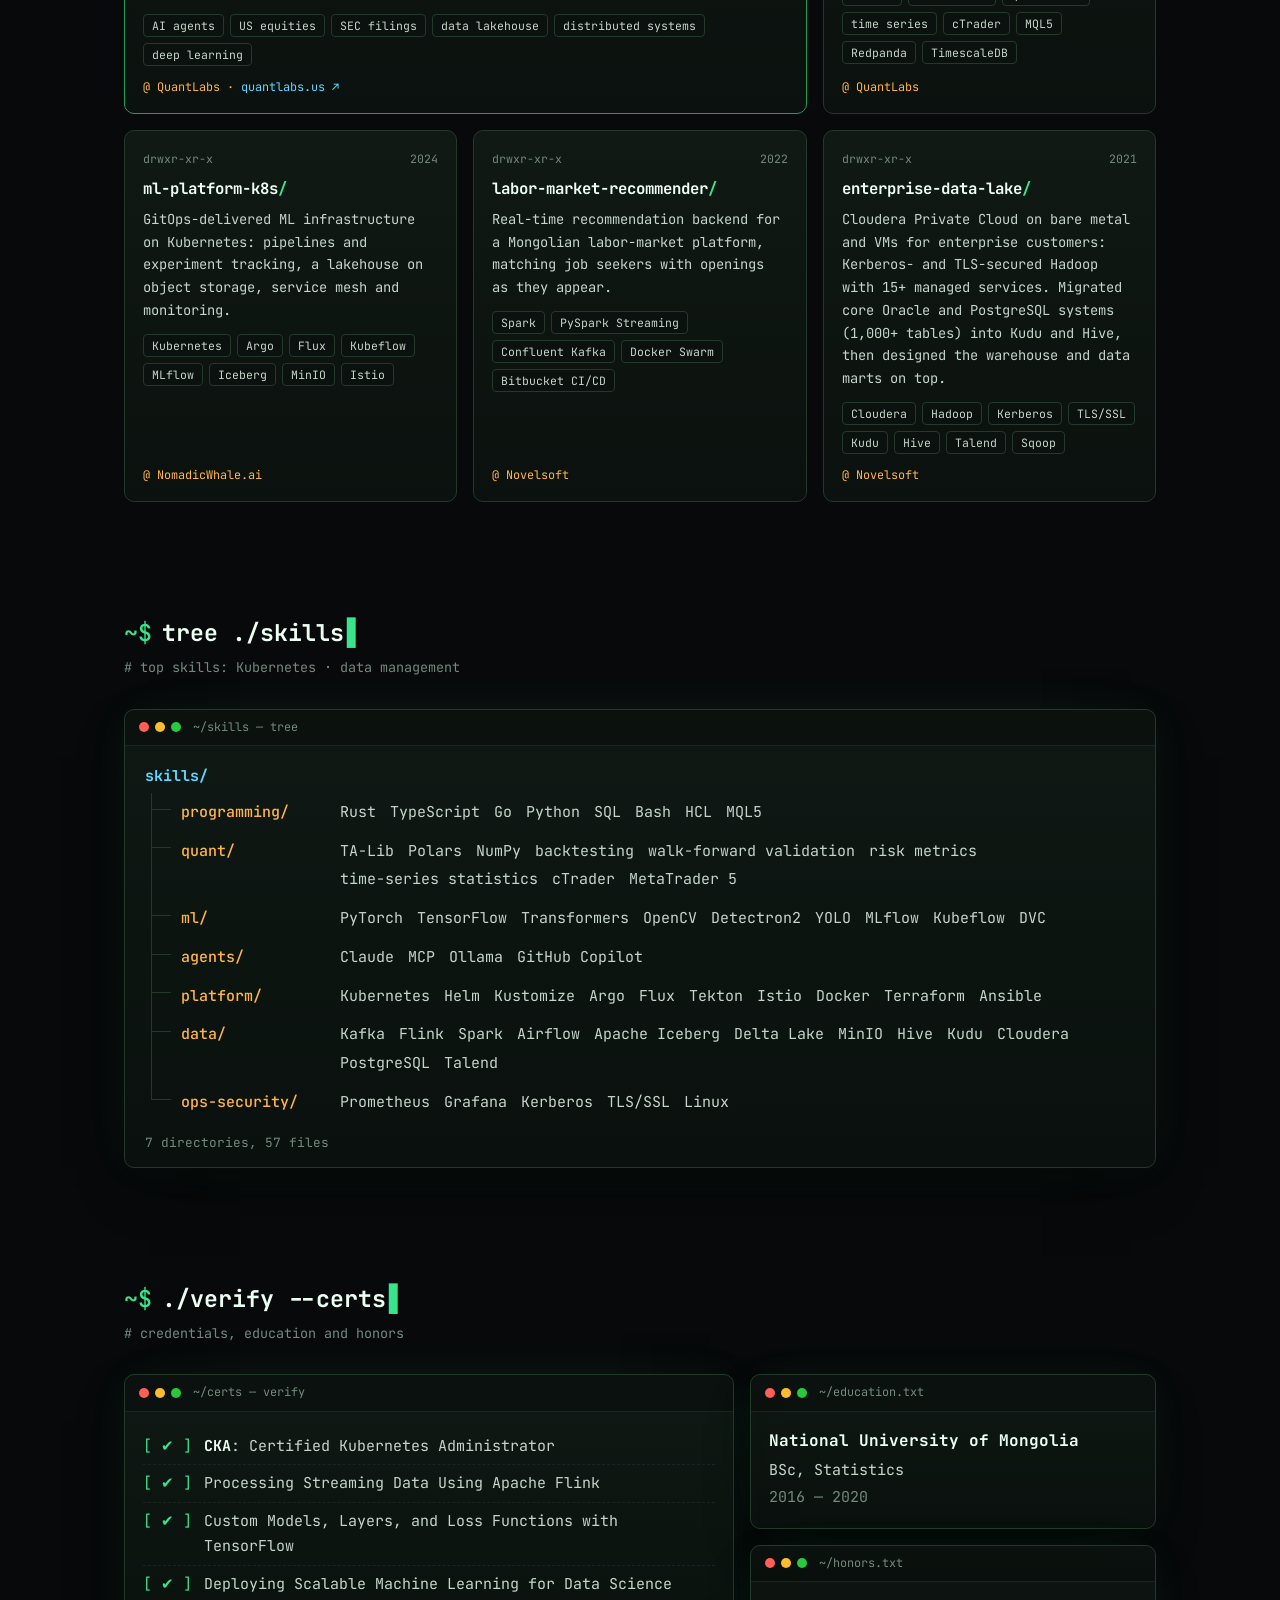
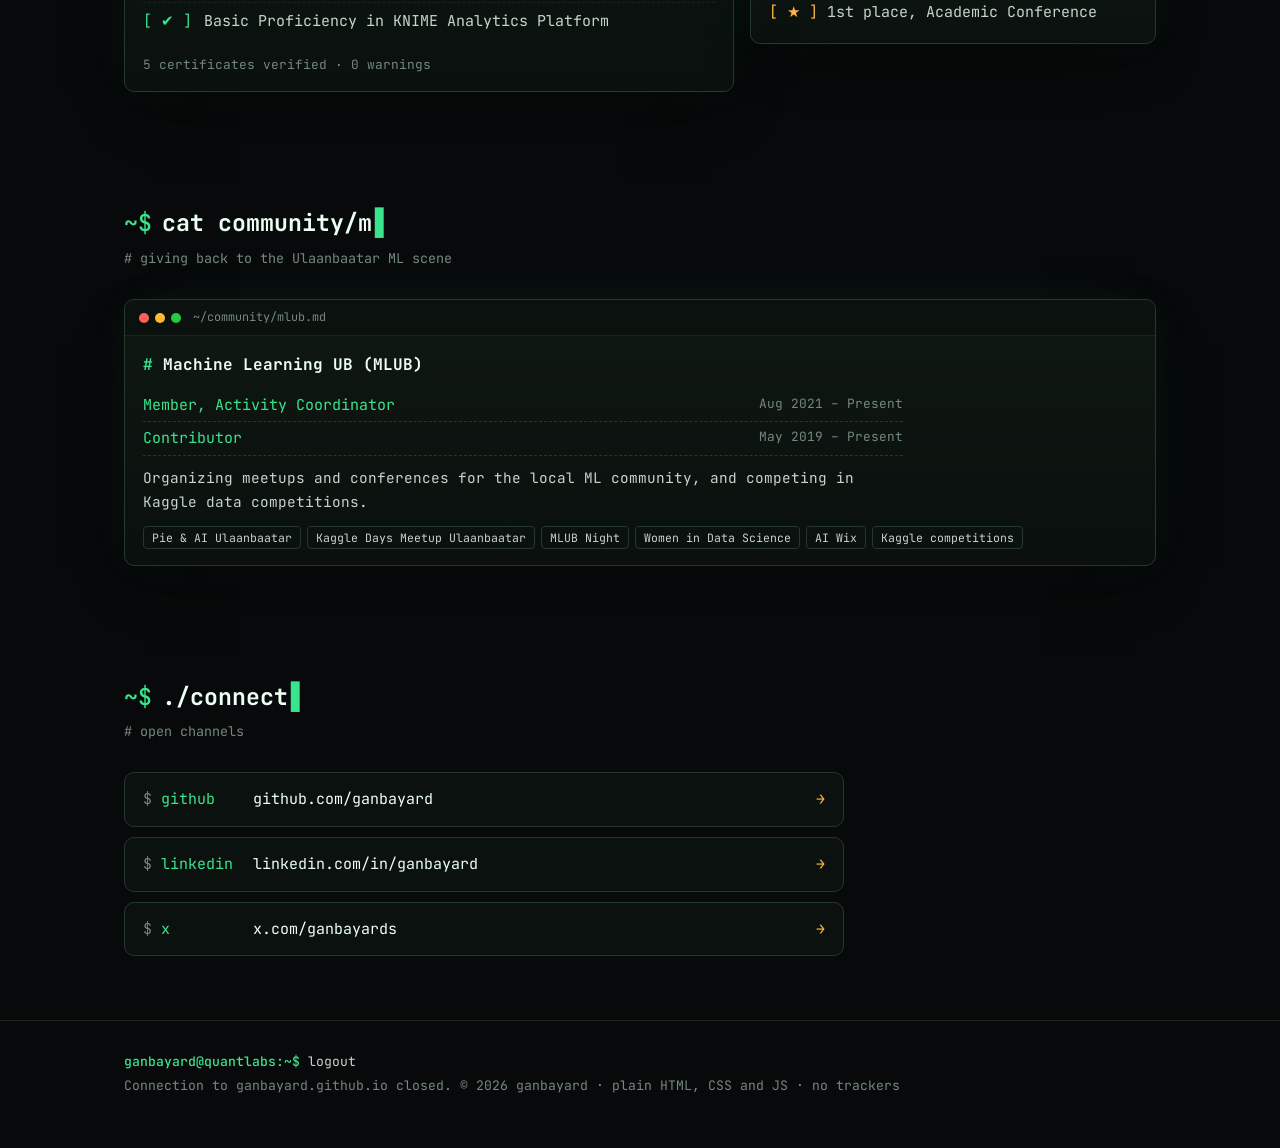
==== commit ad3aee03: "Projects: drop document AI, feature quantlabs.us, expand trading research; add quant skills Co-Autho" ====
--- a/index.html
+++ b/index.html
@@ -75,10 +75,10 @@
             <li><span class="role">R&amp;D Staff Engineer</span><time>Mar 2025 – Present</time></li>
           </ul>
           <ul class="pts">
-            <li>Leading R&amp;D for quant research and systematic trading: market data pipelines, research infrastructure, and the platform underneath.</li>
-            <li>Document AI for financial filings: layout analysis, OCR and table extraction turning statements into validated data.</li>
-          </ul>
-          <ul class="tags"><li>quant research</li><li>systematic trading</li><li>document AI</li><li>data pipelines</li></ul>
+            <li>Building <a href="https://quantlabs.us" rel="noopener">quantlabs.us</a>, an AI research desk for equities: autonomous agents read SEC filings, fundamentals and insider trades and turn them into verified recommendations.</li>
+            <li>Leading R&amp;D for quant research and systematic trading: a Rust indicator engine, multi-timeframe backtesting and real-time market data pipelines.</li>
+          </ul>
+          <ul class="tags"><li>quant research</li><li>systematic trading</li><li>AI agents</li><li>market data</li><li>US equities</li></ul>
         </li>
 
         <li class="job">
@@ -144,22 +144,28 @@
   <section class="section" id="projects" data-win>
     <div class="wrap">
       <h2 class="sh"><span class="ps1" aria-hidden="true">~$</span> <span class="cmd" aria-hidden="true">ls -la ./projects</span><span class="sr">Projects</span></h2>
-      <p class="sub"># selected work · total 6</p>
+      <p class="sub"># selected work · total 5</p>
 
       <div class="grid reveal">
-        <article class="card">
-          <p class="card__perm"><span>drwxr-xr-x</span><span>2025</span></p>
-          <h3>financial-document-ai</h3>
-          <p>Layout detection, OCR and table extraction that turn scanned financial statements and exchange filings into structured, validated data. Kafka-driven processing.</p>
-          <ul class="tags"><li>PyTorch</li><li>Detectron2</li><li>YOLO</li><li>OpenCV</li><li>Kafka</li></ul>
-          <p class="ctx">@ QuantLabs</p>
+        <article class="card card--feat">
+          <p class="card__perm"><span>drwxr-xr-x</span><span>2025 · live</span></p>
+          <h3><a class="card__link" href="https://quantlabs.us" rel="noopener">quantlabs.us</a></h3>
+          <p>Data- and AI-driven market intelligence: an AI research desk that never sleeps. Autonomous agents read SEC filings, peer fundamentals and insider trades, and turn them into verified equity recommendations for individual investors and institutions.</p>
+          <ul class="feat">
+            <li>8,000+ US stocks scored nightly, with a fundamentals lens and sector-aware scoring</li>
+            <li>Valuation map, market regime monitor, sector rotation, seasonality and heatmaps</li>
+            <li>Insider trading (Form 4) and 13F institutional tracking, ETF holders and financials</li>
+            <li>Q Pilot, an AI analyst that grades setups on valuation, profitability, health and growth</li>
+          </ul>
+          <ul class="tags"><li>AI agents</li><li>US equities</li><li>SEC filings</li><li>data lakehouse</li><li>distributed systems</li><li>deep learning</li></ul>
+          <p class="ctx">@ QuantLabs · <a href="https://quantlabs.us" rel="noopener">quantlabs.us ↗</a></p>
         </article>
 
         <article class="card">
           <p class="card__perm"><span>drwxr-xr-x</span><span>2025</span></p>
           <h3>systematic-trading-research</h3>
-          <p>Research tooling for systematic strategies: point-in-time backtesting, correctness checks and pre-registered tests that guard against overfitting. MQL5 for execution.</p>
-          <ul class="tags"><li>Python</li><li>MQL5</li><li>statistics</li></ul>
+          <p>A multi-timeframe, multi-asset strategy platform. Indicators are written in Rust and compiled to WASM and Node. It includes backtesting with Sharpe, Sortino and max-drawdown metrics, walk-forward validation, bar-by-bar replay, and live Binance and cTrader feeds.</p>
+          <ul class="tags"><li>Rust</li><li>TA-Lib</li><li>WASM</li><li>Python</li><li>Polars</li><li>statistics</li><li>quant math</li><li>time series</li><li>cTrader</li><li>MQL5</li><li>Redpanda</li><li>TimescaleDB</li></ul>
           <p class="ctx">@ QuantLabs</p>
         </article>
 
@@ -181,17 +187,9 @@
 
         <article class="card">
           <p class="card__perm"><span>drwxr-xr-x</span><span>2021</span></p>
-          <h3>secured-enterprise-datalake</h3>
-          <p>Cloudera Private Cloud on bare metal and VMs for enterprise customers: Kerberos- and TLS-secured Hadoop with 15+ managed services.</p>
-          <ul class="tags"><li>Cloudera</li><li>Hadoop</li><li>Kerberos</li><li>TLS/SSL</li><li>Atlas</li></ul>
-          <p class="ctx">@ Novelsoft</p>
-        </article>
-
-        <article class="card">
-          <p class="card__perm"><span>drwxr-xr-x</span><span>2021</span></p>
-          <h3>warehouse-migration-1000-tables</h3>
-          <p>Moved core Oracle and PostgreSQL systems (1,000+ tables) into Kudu and Hive, then designed the warehouse and data marts on top.</p>
-          <ul class="tags"><li>Talend</li><li>Sqoop</li><li>Kudu</li><li>Hive</li><li>Parquet</li></ul>
+          <h3>enterprise-data-lake</h3>
+          <p>Cloudera Private Cloud on bare metal and VMs for enterprise customers: Kerberos- and TLS-secured Hadoop with 15+ managed services. Migrated core Oracle and PostgreSQL systems (1,000+ tables) into Kudu and Hive, then designed the warehouse and data marts on top.</p>
+          <ul class="tags"><li>Cloudera</li><li>Hadoop</li><li>Kerberos</li><li>TLS/SSL</li><li>Kudu</li><li>Hive</li><li>Talend</li><li>Sqoop</li></ul>
           <p class="ctx">@ Novelsoft</p>
         </article>
       </div>
@@ -210,13 +208,14 @@
           <p class="tree__root">skills/</p>
           <ul>
             <li><span class="br">programming/</span><span class="lvs"><span>Rust</span><span>TypeScript</span><span>Go</span><span>Python</span><span>SQL</span><span>Bash</span><span>HCL</span><span>MQL5</span></span></li>
+            <li><span class="br">quant/</span><span class="lvs"><span>TA-Lib</span><span>Polars</span><span>NumPy</span><span>backtesting</span><span>walk-forward validation</span><span>risk metrics</span><span>time-series statistics</span><span>cTrader</span><span>MetaTrader 5</span></span></li>
             <li><span class="br">ml/</span><span class="lvs"><span>PyTorch</span><span>TensorFlow</span><span>Transformers</span><span>OpenCV</span><span>Detectron2</span><span>YOLO</span><span>MLflow</span><span>Kubeflow</span><span>DVC</span></span></li>
             <li><span class="br">agents/</span><span class="lvs"><span>Claude</span><span>MCP</span><span>Ollama</span><span>GitHub Copilot</span></span></li>
             <li><span class="br">platform/</span><span class="lvs"><span>Kubernetes</span><span>Helm</span><span>Kustomize</span><span>Argo</span><span>Flux</span><span>Tekton</span><span>Istio</span><span>Docker</span><span>Terraform</span><span>Ansible</span></span></li>
             <li><span class="br">data/</span><span class="lvs"><span>Kafka</span><span>Flink</span><span>Spark</span><span>Airflow</span><span>Apache Iceberg</span><span>Delta Lake</span><span>MinIO</span><span>Hive</span><span>Kudu</span><span>Cloudera</span><span>PostgreSQL</span><span>Talend</span></span></li>
             <li><span class="br">ops-security/</span><span class="lvs"><span>Prometheus</span><span>Grafana</span><span>Kerberos</span><span>TLS/SSL</span><span>Linux</span></span></li>
           </ul>
-          <p class="tree__sum" id="tree-sum">6 directories, 48 files</p>
+          <p class="tree__sum" id="tree-sum">7 directories, 57 files</p>
         </div>
       </div>
     </div>
--- a/assets/css/style.css
+++ b/assets/css/style.css
@@ -218,6 +218,19 @@
 .card > p:not([class]) { margin: 0; font-size: .86rem; }
 .card .tags { margin-top: 12px; }
 .card .ctx { margin: auto 0 0; padding-top: 12px; color: var(--amber); font-size: .74rem; }
+.card .ctx a { color: var(--cyan); }
+.card__link { color: var(--fg-hi); }
+.card__link:hover { color: var(--green); }
+.card--feat { border-color: var(--green-d); background: radial-gradient(600px 220px at 0% 0%, rgba(57, 229, 140, .09), transparent 70%), linear-gradient(180deg, var(--bg-2), var(--bg-1)); }
+.card--feat h3 { font-size: 1.15rem; }
+.card--feat .card__perm span:last-child { color: var(--green); }
+.feat { list-style: none; margin: 12px 0 0; padding: 0; display: grid; gap: 4px 20px; }
+.feat li { position: relative; padding-left: 16px; font-size: .82rem; }
+.feat li::before { content: "›"; position: absolute; left: 2px; color: var(--amber); }
+@media (min-width: 720px) {
+  .card--feat { grid-column: span 2; }
+  .feat { grid-template-columns: 1fr 1fr; }
+}
 
 /* ── skills tree ─────────────────────────────── */
 .tree { padding: 18px 20px 14px; }
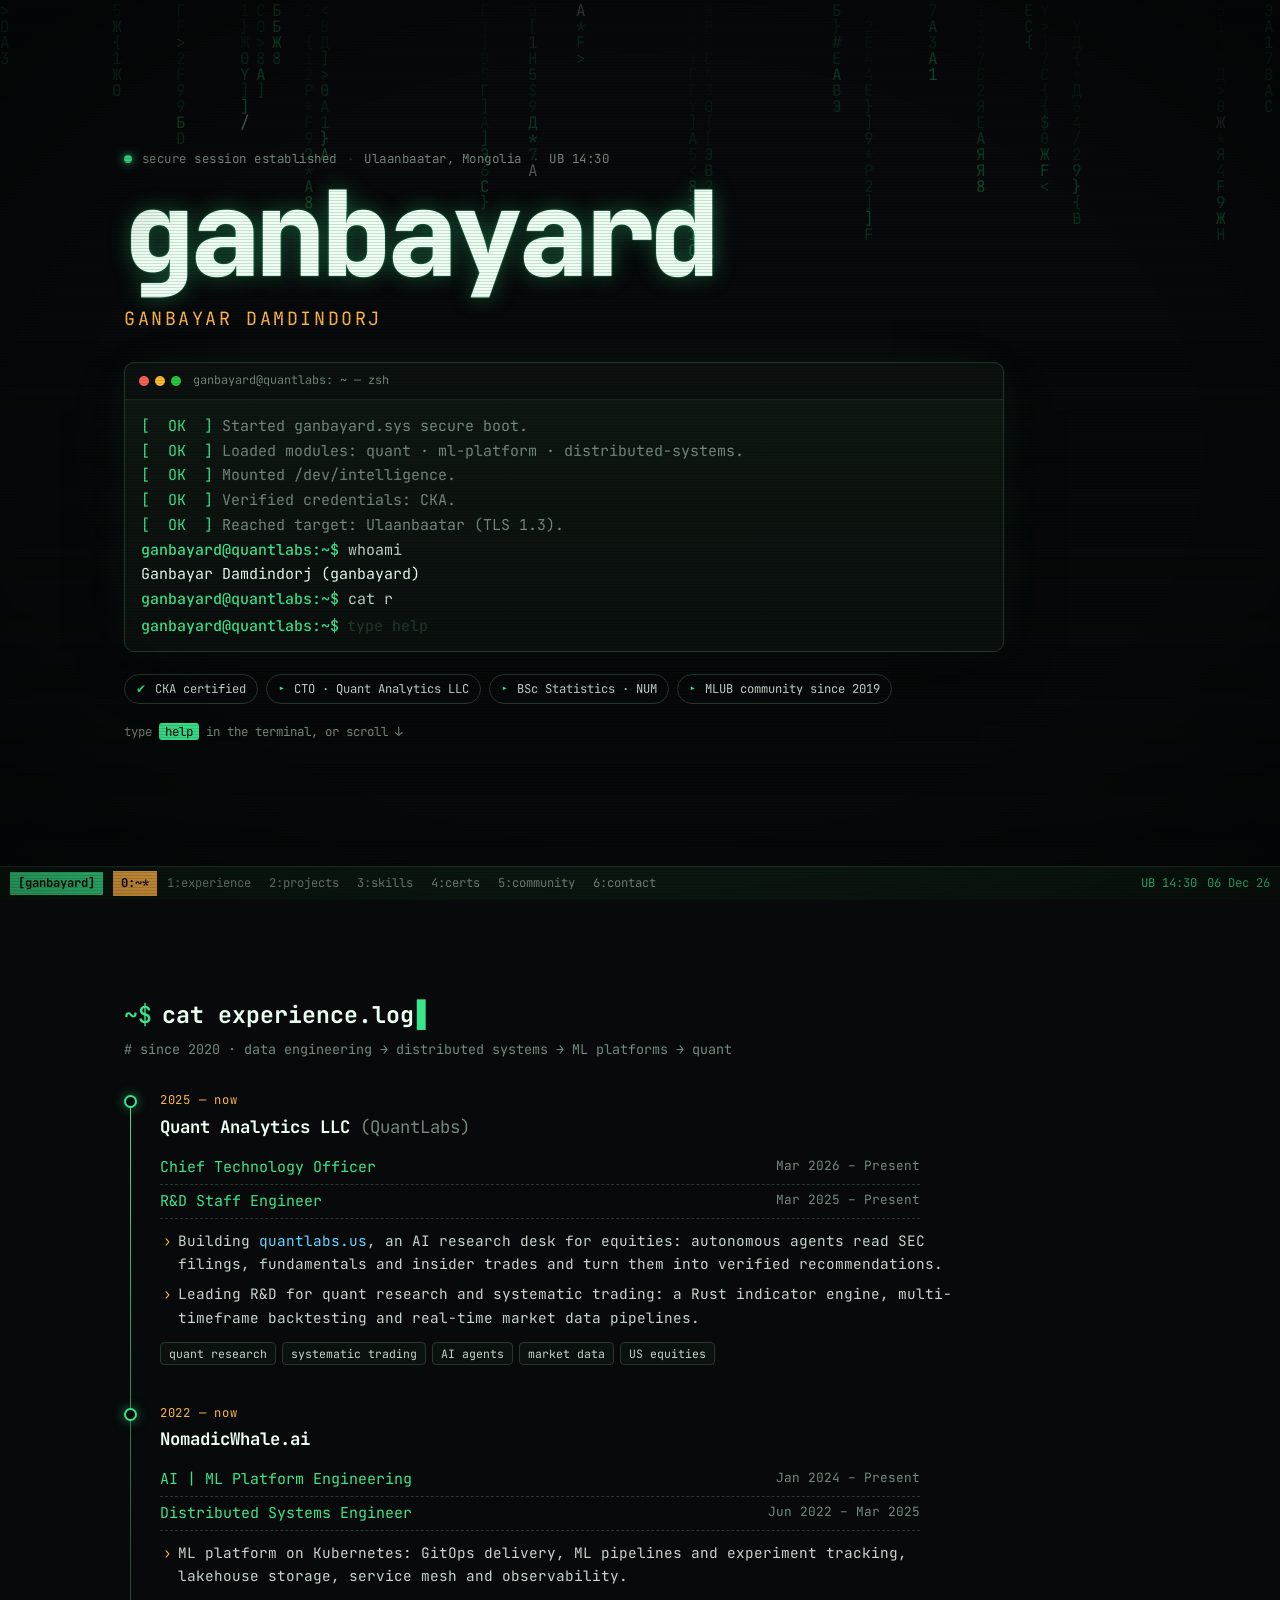
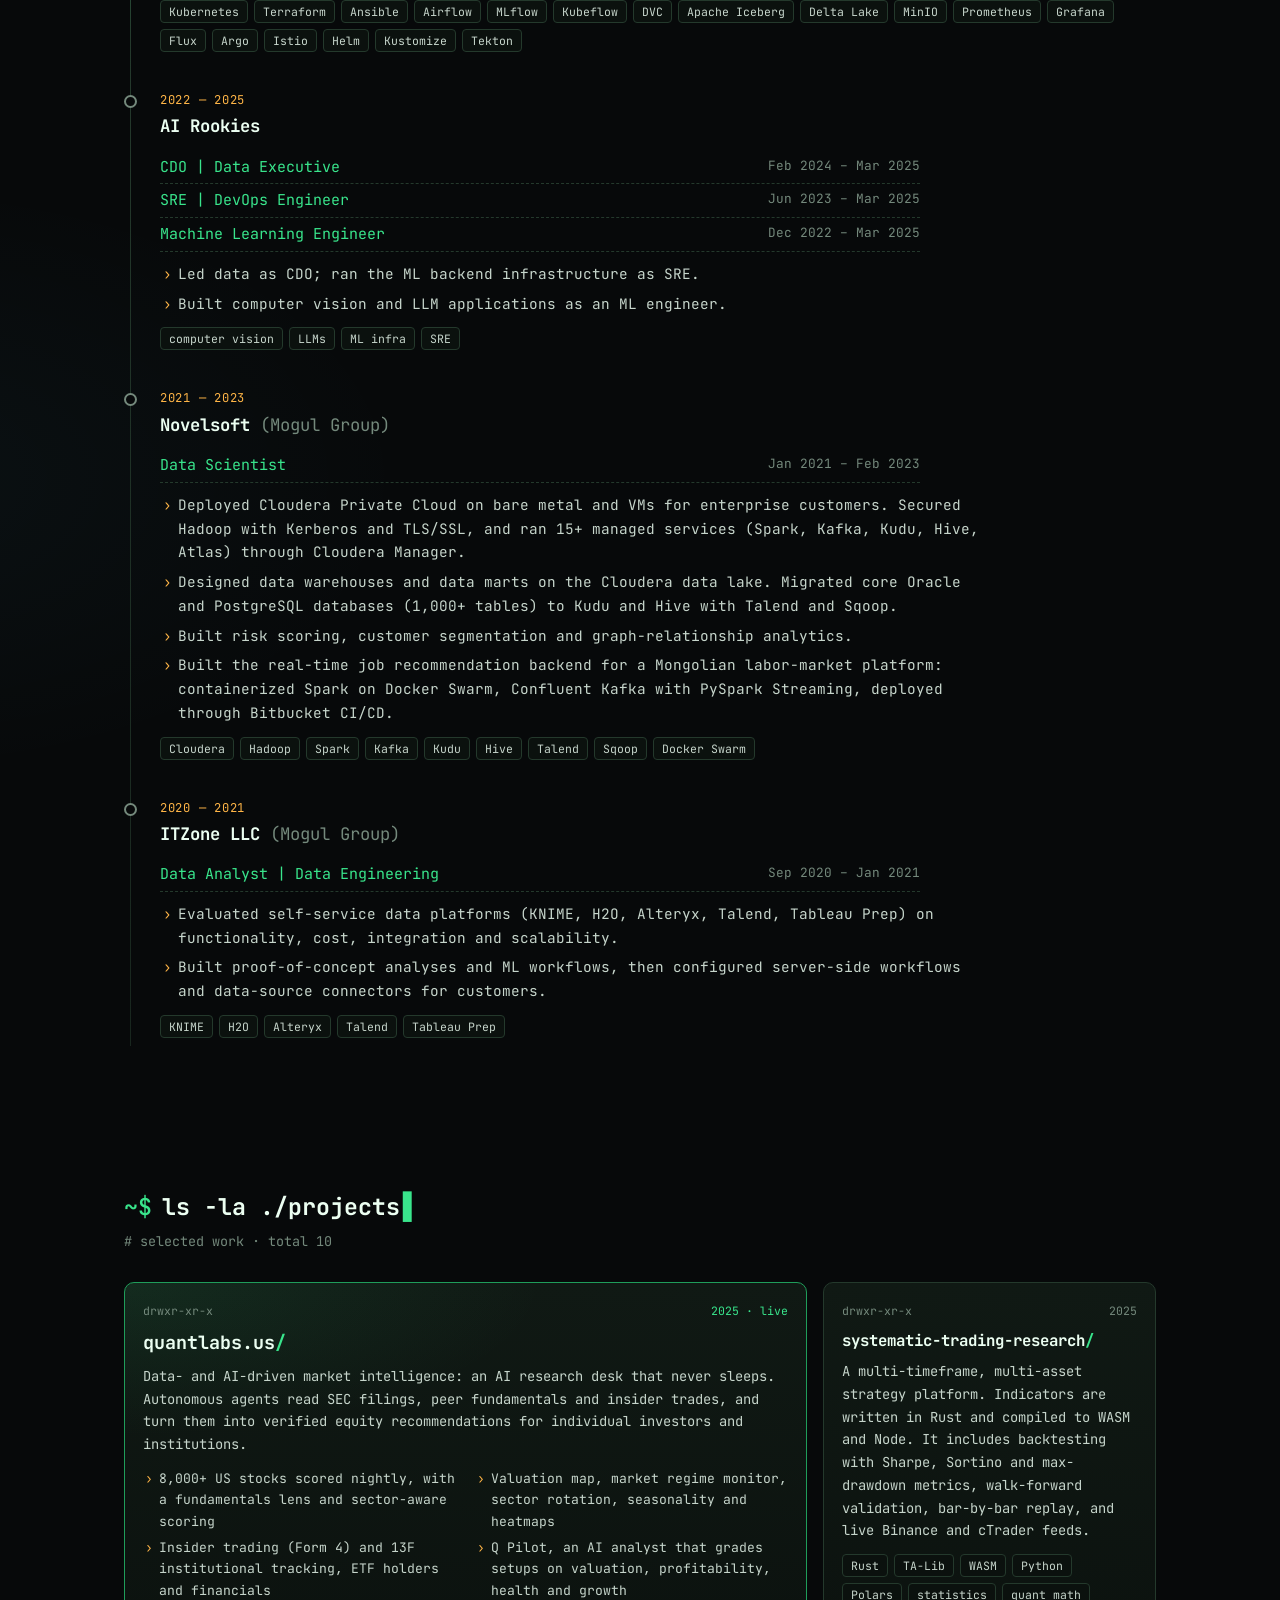
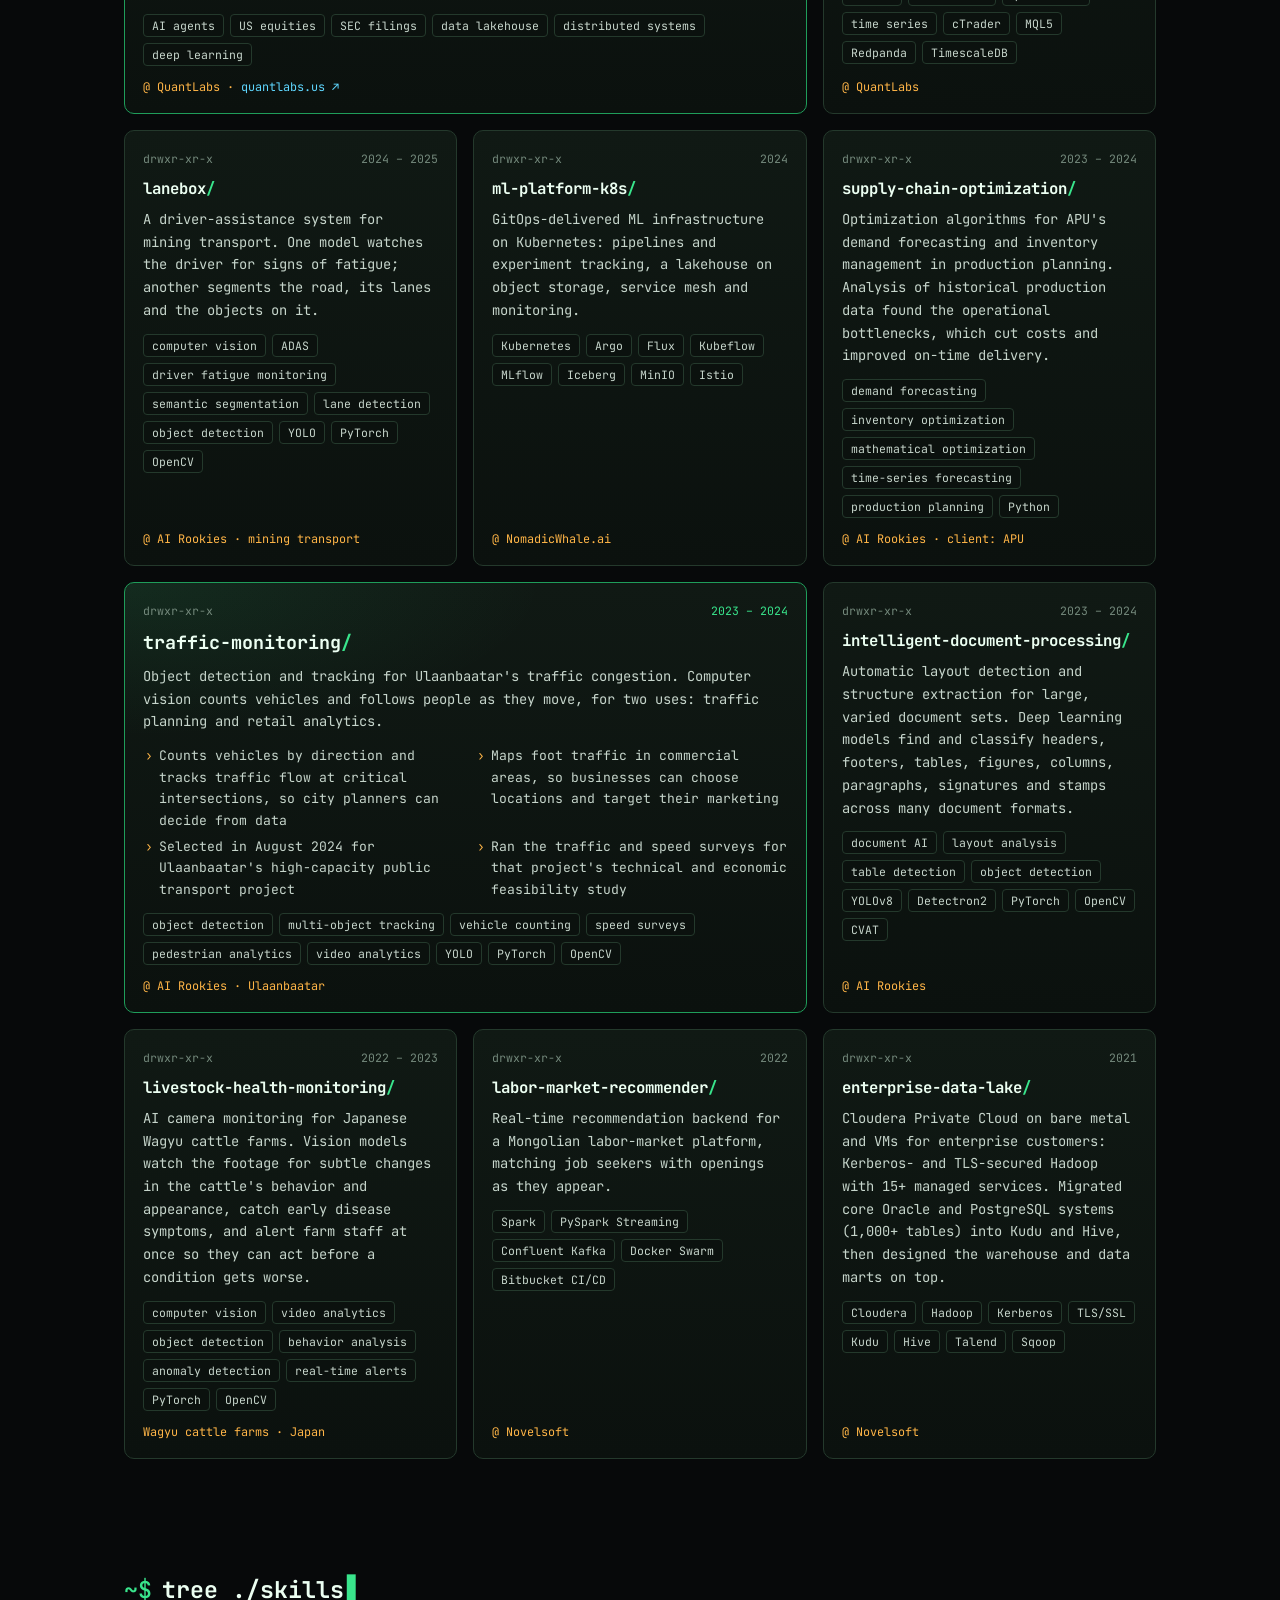
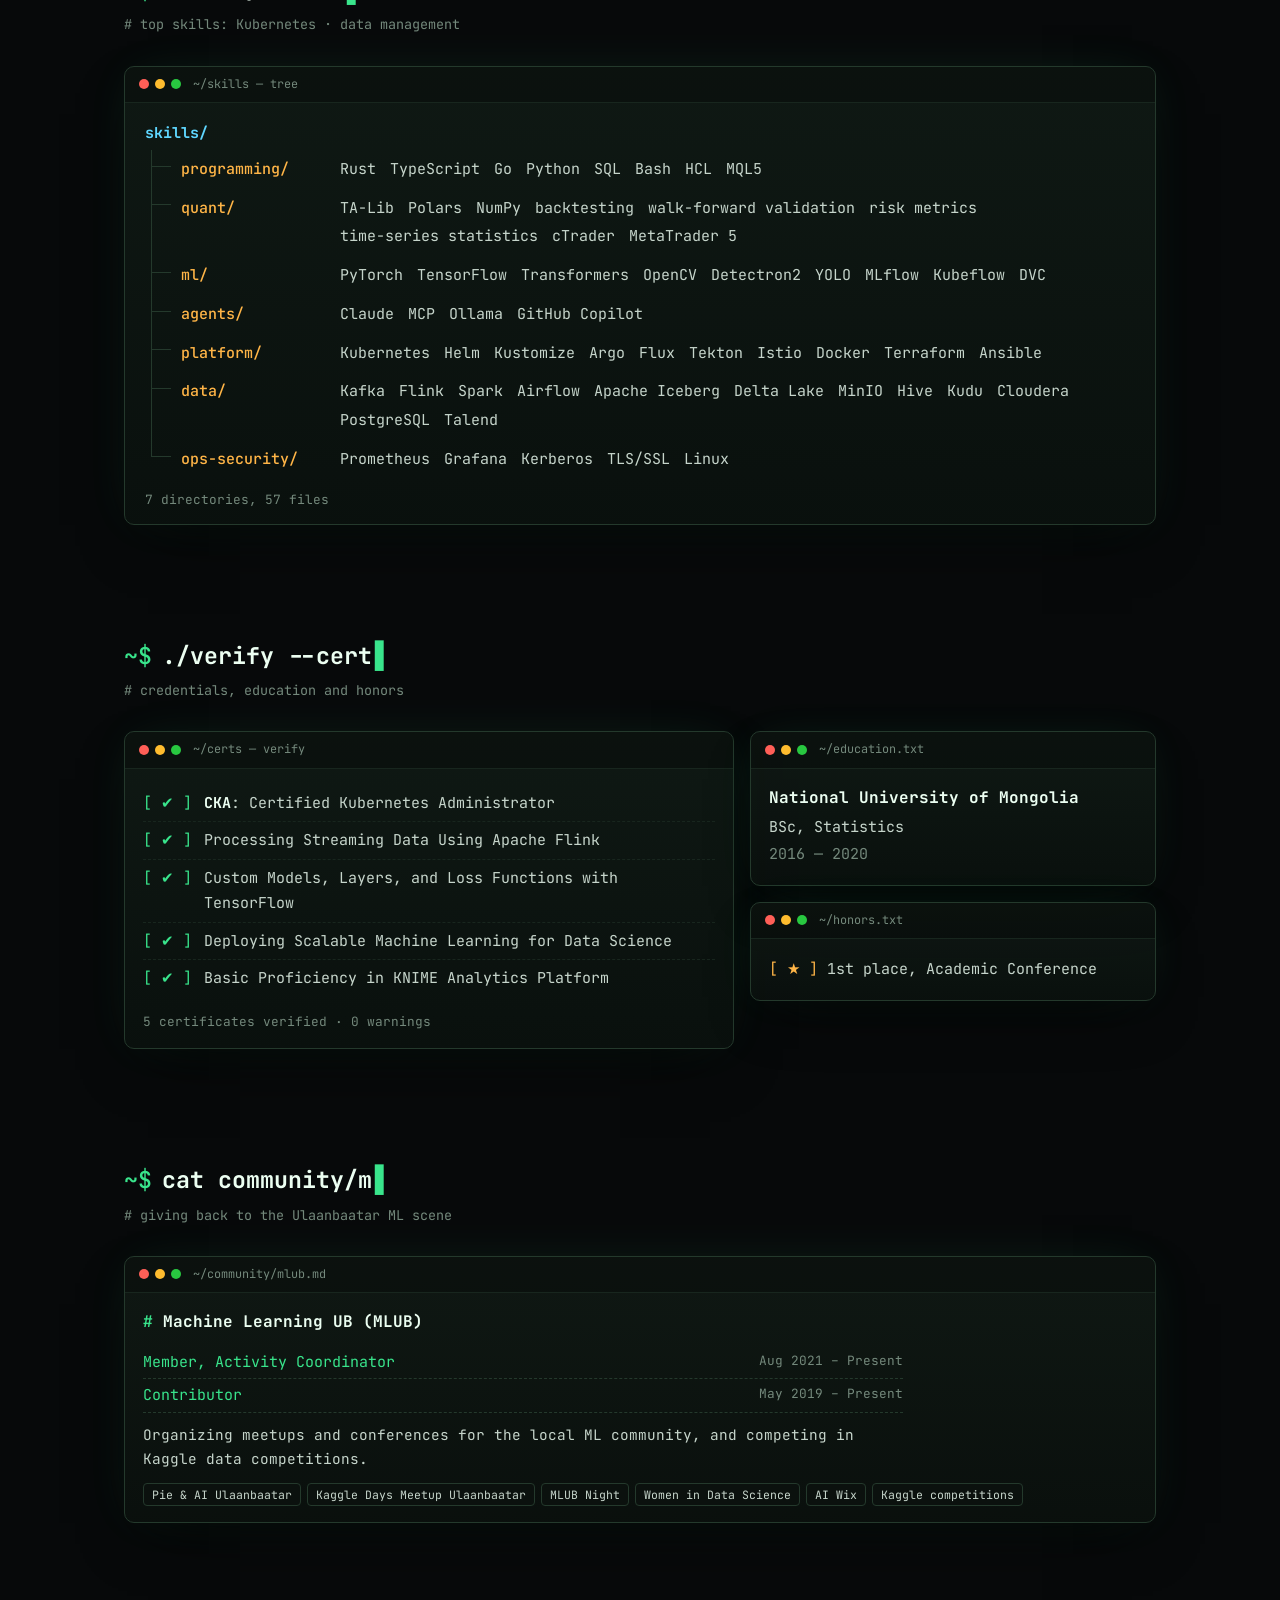
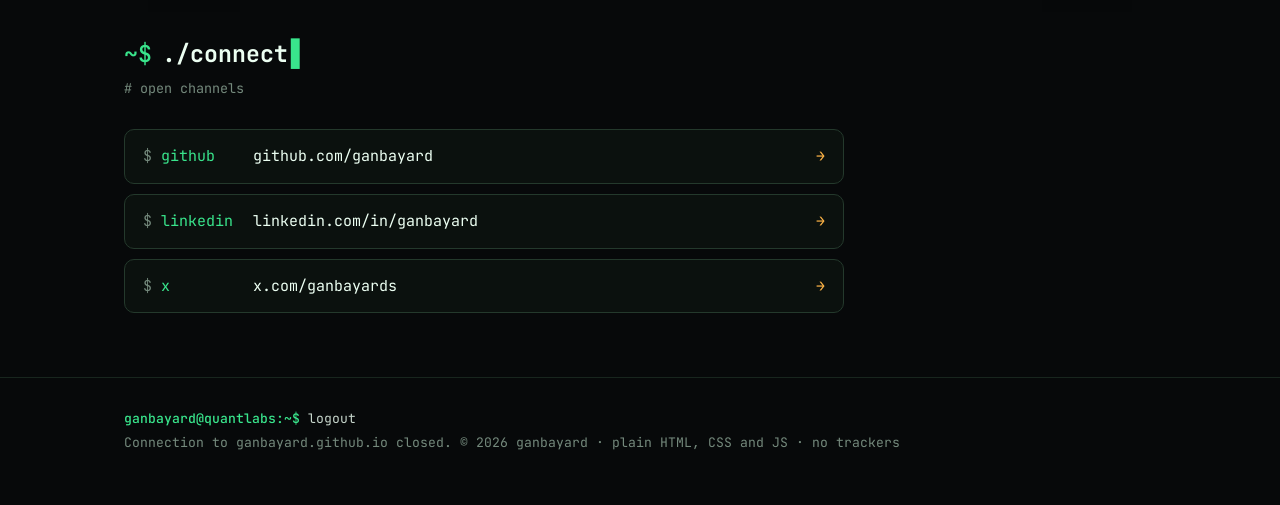
==== commit dde6d59d: "Projects: add lanebox, traffic monitoring, IDP, supply chain, livestock Five computer-vision and opt" ====
--- a/index.html
+++ b/index.html
@@ -144,7 +144,7 @@
   <section class="section" id="projects" data-win>
     <div class="wrap">
       <h2 class="sh"><span class="ps1" aria-hidden="true">~$</span> <span class="cmd" aria-hidden="true">ls -la ./projects</span><span class="sr">Projects</span></h2>
-      <p class="sub"># selected work · total 5</p>
+      <p class="sub"># selected work · total 10</p>
 
       <div class="grid reveal">
         <article class="card card--feat">
@@ -170,11 +170,57 @@
         </article>
 
         <article class="card">
+          <p class="card__perm"><span>drwxr-xr-x</span><span>2024 – 2025</span></p>
+          <h3>lanebox</h3>
+          <p>A driver-assistance system for mining transport. One model watches the driver for signs of fatigue; another segments the road, its lanes and the objects on it.</p>
+          <ul class="tags"><li>computer vision</li><li>ADAS</li><li>driver fatigue monitoring</li><li>semantic segmentation</li><li>lane detection</li><li>object detection</li><li>YOLO</li><li>PyTorch</li><li>OpenCV</li></ul>
+          <p class="ctx">@ AI Rookies · mining transport</p>
+        </article>
+
+        <article class="card">
           <p class="card__perm"><span>drwxr-xr-x</span><span>2024</span></p>
           <h3>ml-platform-k8s</h3>
           <p>GitOps-delivered ML infrastructure on Kubernetes: pipelines and experiment tracking, a lakehouse on object storage, service mesh and monitoring.</p>
           <ul class="tags"><li>Kubernetes</li><li>Argo</li><li>Flux</li><li>Kubeflow</li><li>MLflow</li><li>Iceberg</li><li>MinIO</li><li>Istio</li></ul>
           <p class="ctx">@ NomadicWhale.ai</p>
+        </article>
+
+        <article class="card">
+          <p class="card__perm"><span>drwxr-xr-x</span><span>2023 – 2024</span></p>
+          <h3>supply-chain-optimization</h3>
+          <p>Optimization algorithms for APU's demand forecasting and inventory management in production planning. Analysis of historical production data found the operational bottlenecks, which cut costs and improved on-time delivery.</p>
+          <ul class="tags"><li>demand forecasting</li><li>inventory optimization</li><li>mathematical optimization</li><li>time-series forecasting</li><li>production planning</li><li>Python</li></ul>
+          <p class="ctx">@ AI Rookies · client: APU</p>
+        </article>
+
+        <article class="card card--feat">
+          <p class="card__perm"><span>drwxr-xr-x</span><span>2023 – 2024</span></p>
+          <h3>traffic-monitoring</h3>
+          <p>Object detection and tracking for Ulaanbaatar's traffic congestion. Computer vision counts vehicles and follows people as they move, for two uses: traffic planning and retail analytics.</p>
+          <ul class="feat">
+            <li>Counts vehicles by direction and tracks traffic flow at critical intersections, so city planners can decide from data</li>
+            <li>Maps foot traffic in commercial areas, so businesses can choose locations and target their marketing</li>
+            <li>Selected in August 2024 for Ulaanbaatar's high-capacity public transport project</li>
+            <li>Ran the traffic and speed surveys for that project's technical and economic feasibility study</li>
+          </ul>
+          <ul class="tags"><li>object detection</li><li>multi-object tracking</li><li>vehicle counting</li><li>speed surveys</li><li>pedestrian analytics</li><li>video analytics</li><li>YOLO</li><li>PyTorch</li><li>OpenCV</li></ul>
+          <p class="ctx">@ AI Rookies · Ulaanbaatar</p>
+        </article>
+
+        <article class="card">
+          <p class="card__perm"><span>drwxr-xr-x</span><span>2023 – 2024</span></p>
+          <h3>intelligent-document-processing</h3>
+          <p>Automatic layout detection and structure extraction for large, varied document sets. Deep learning models find and classify headers, footers, tables, figures, columns, paragraphs, signatures and stamps across many document formats.</p>
+          <ul class="tags"><li>document AI</li><li>layout analysis</li><li>table detection</li><li>object detection</li><li>YOLOv8</li><li>Detectron2</li><li>PyTorch</li><li>OpenCV</li><li>CVAT</li></ul>
+          <p class="ctx">@ AI Rookies</p>
+        </article>
+
+        <article class="card">
+          <p class="card__perm"><span>drwxr-xr-x</span><span>2022 – 2023</span></p>
+          <h3>livestock-health-monitoring</h3>
+          <p>AI camera monitoring for Japanese Wagyu cattle farms. Vision models watch the footage for subtle changes in the cattle's behavior and appearance, catch early disease symptoms, and alert farm staff at once so they can act before a condition gets worse.</p>
+          <ul class="tags"><li>computer vision</li><li>video analytics</li><li>object detection</li><li>behavior analysis</li><li>anomaly detection</li><li>real-time alerts</li><li>PyTorch</li><li>OpenCV</li></ul>
+          <p class="ctx">Wagyu cattle farms · Japan</p>
         </article>
 
         <article class="card">
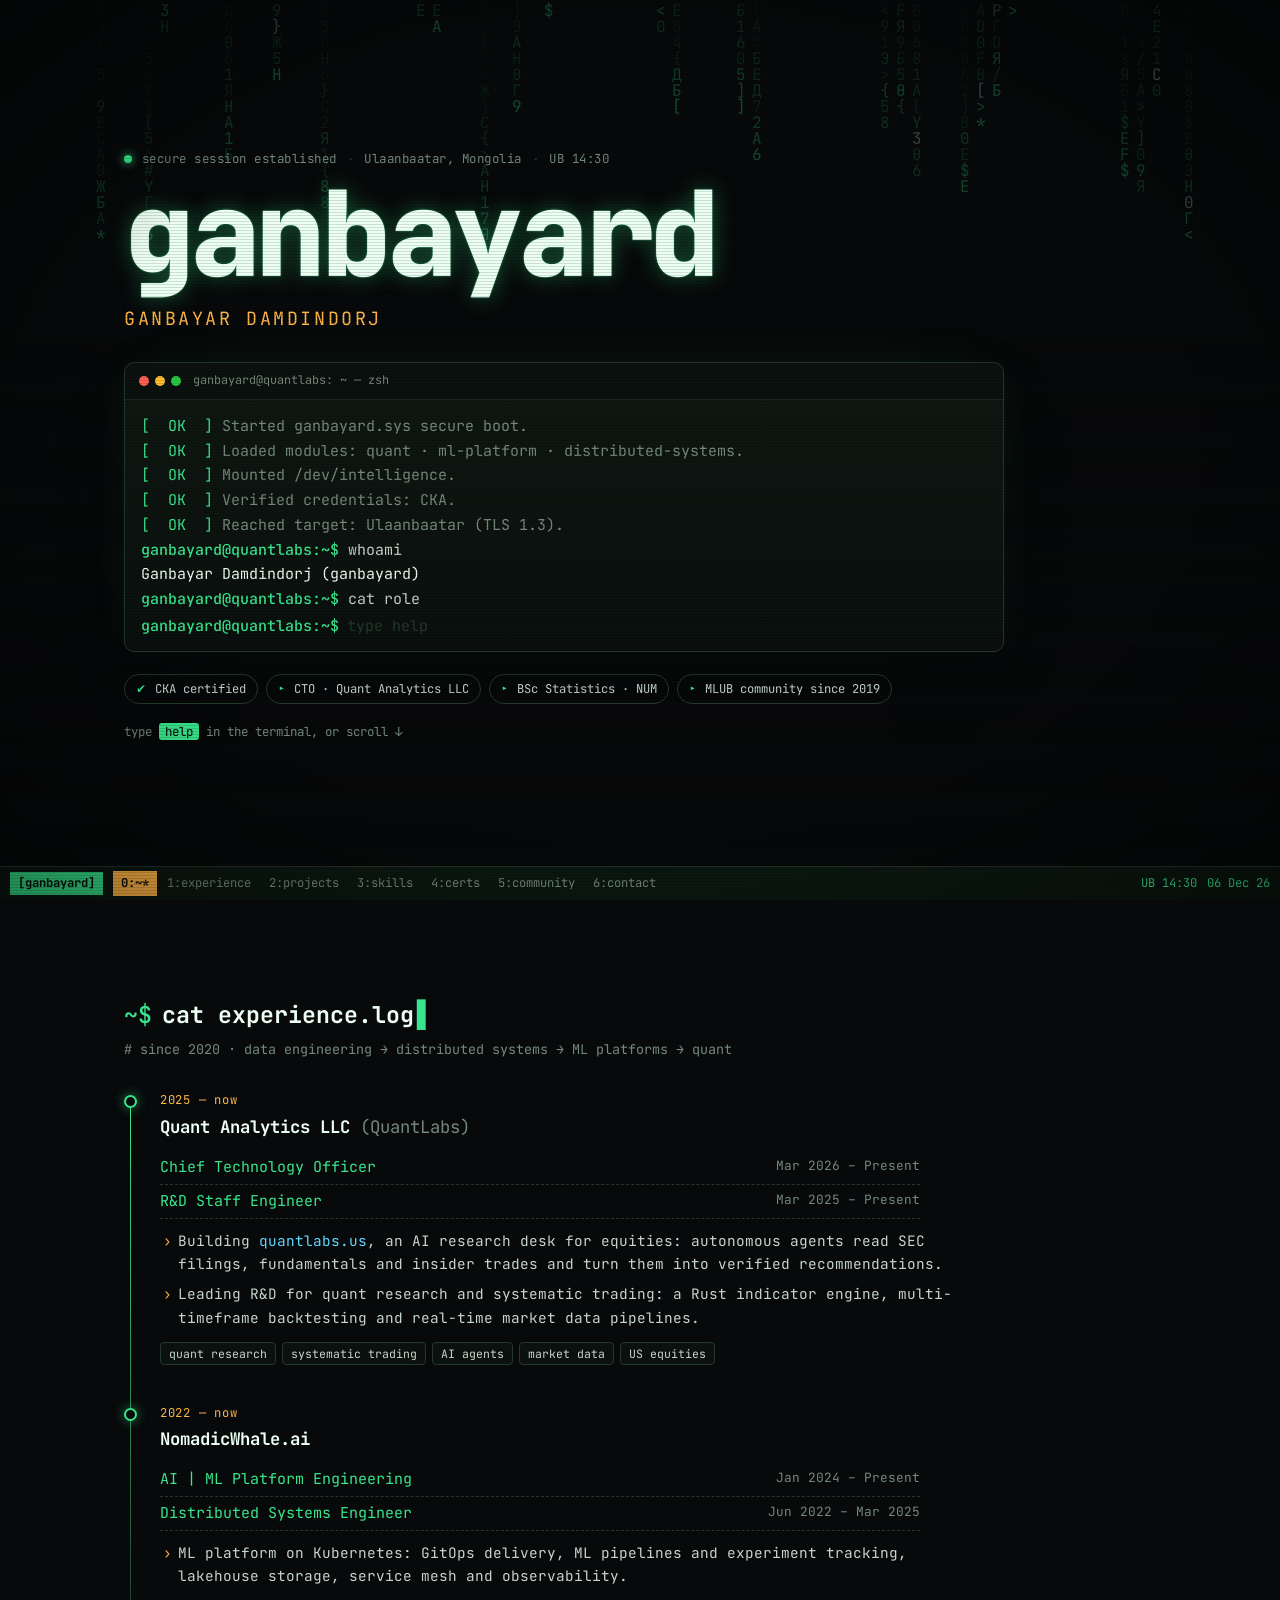
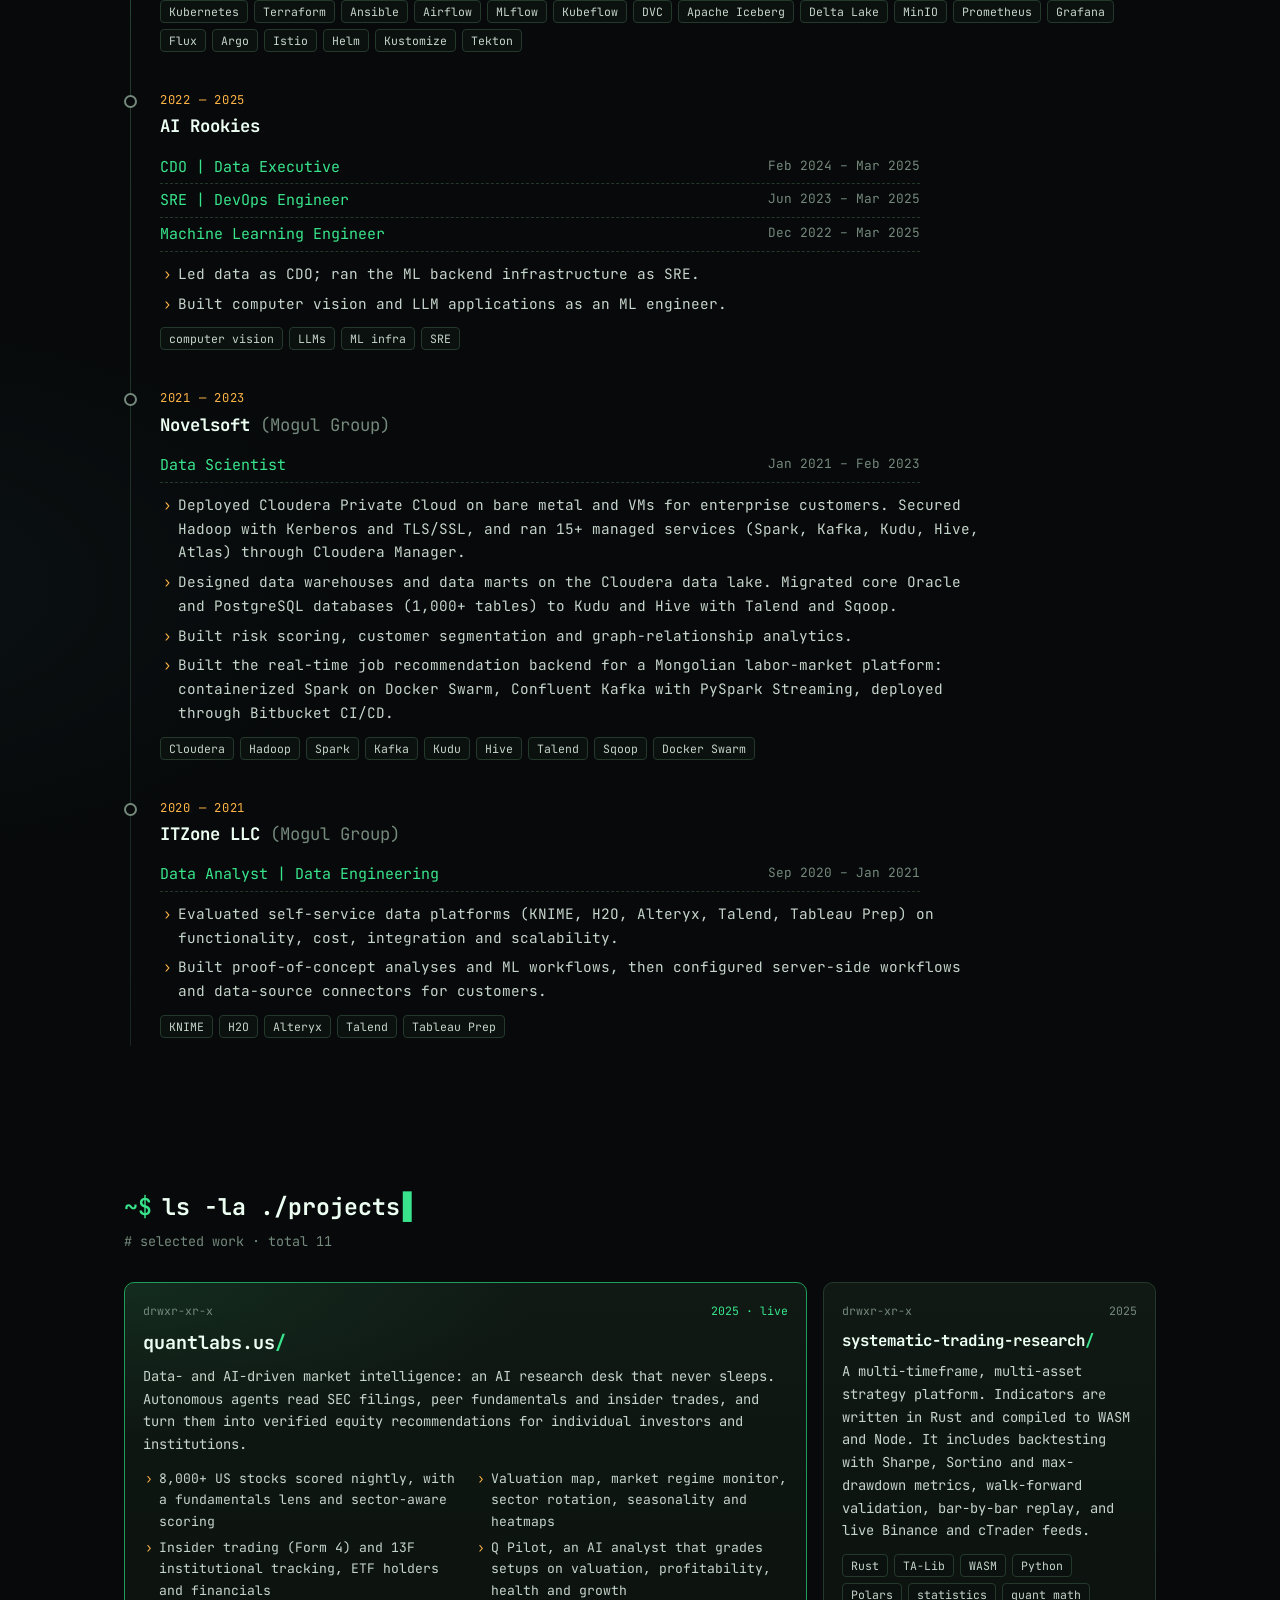
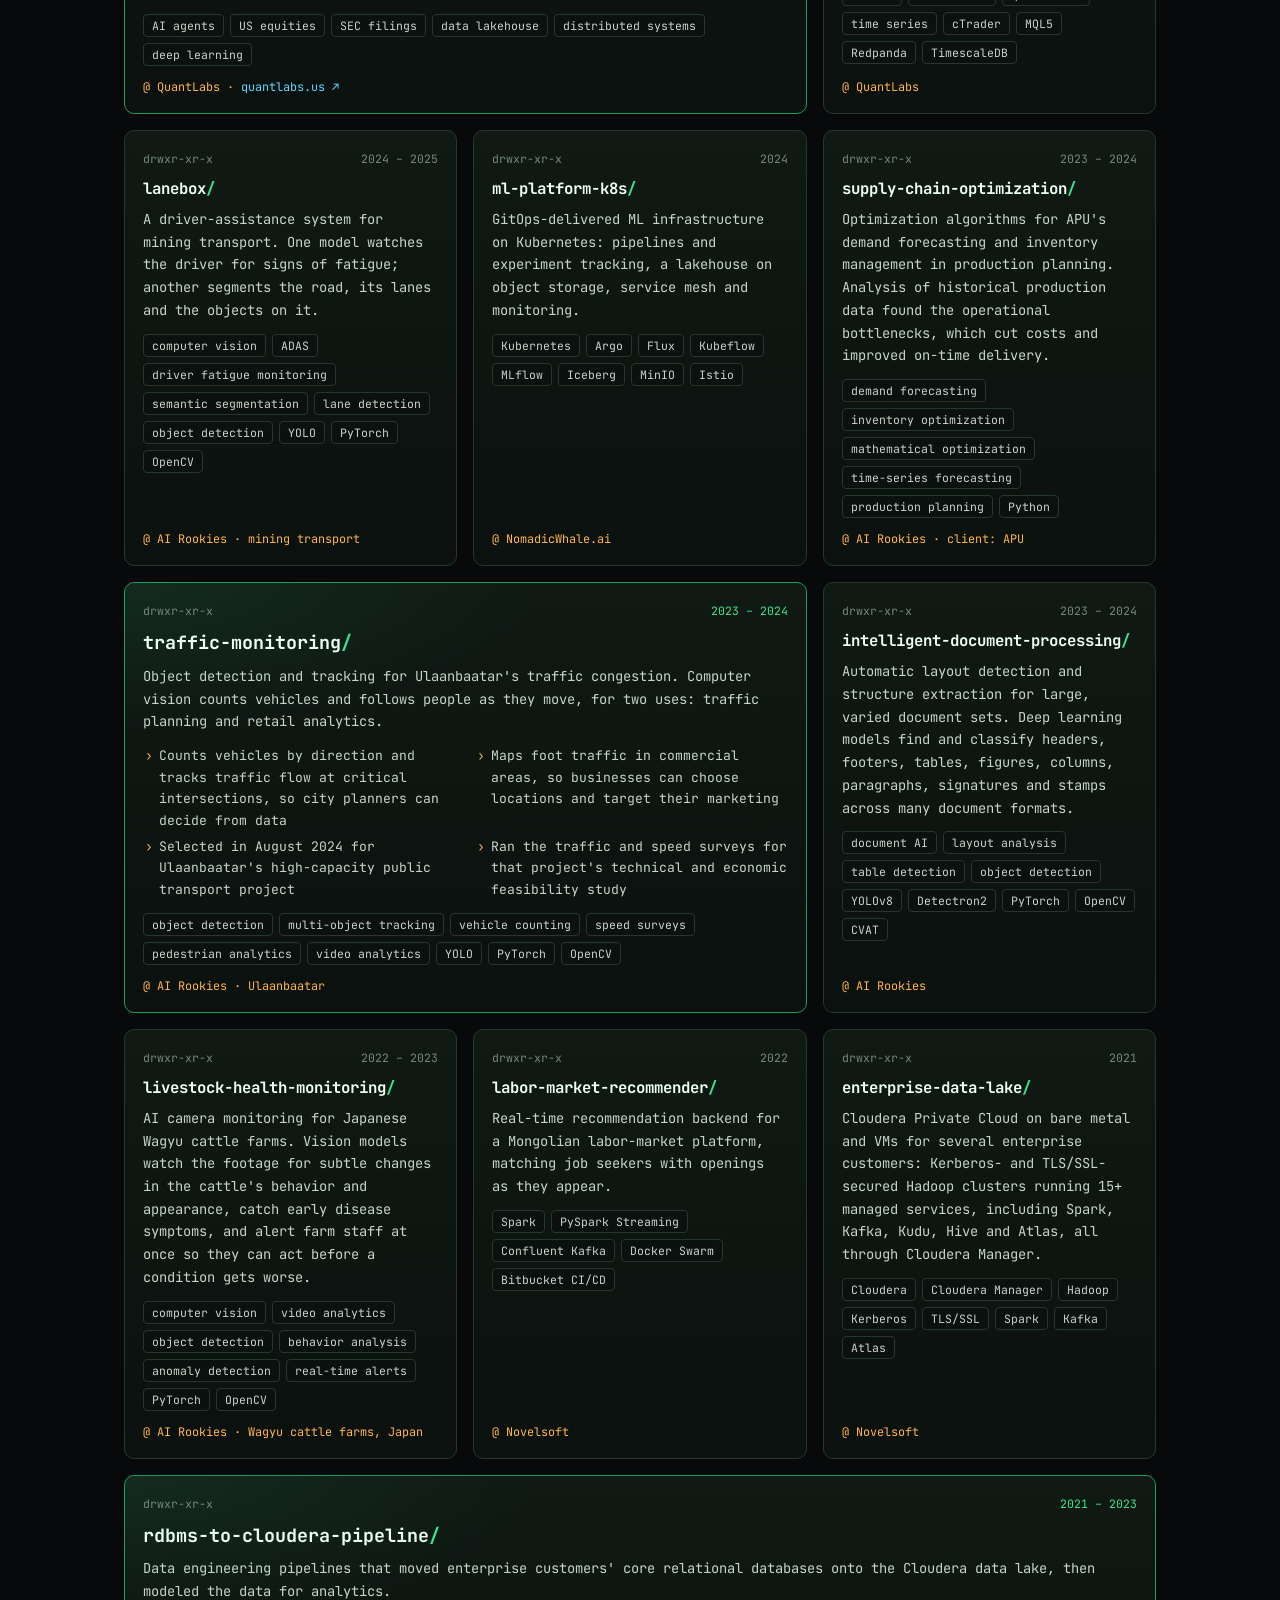
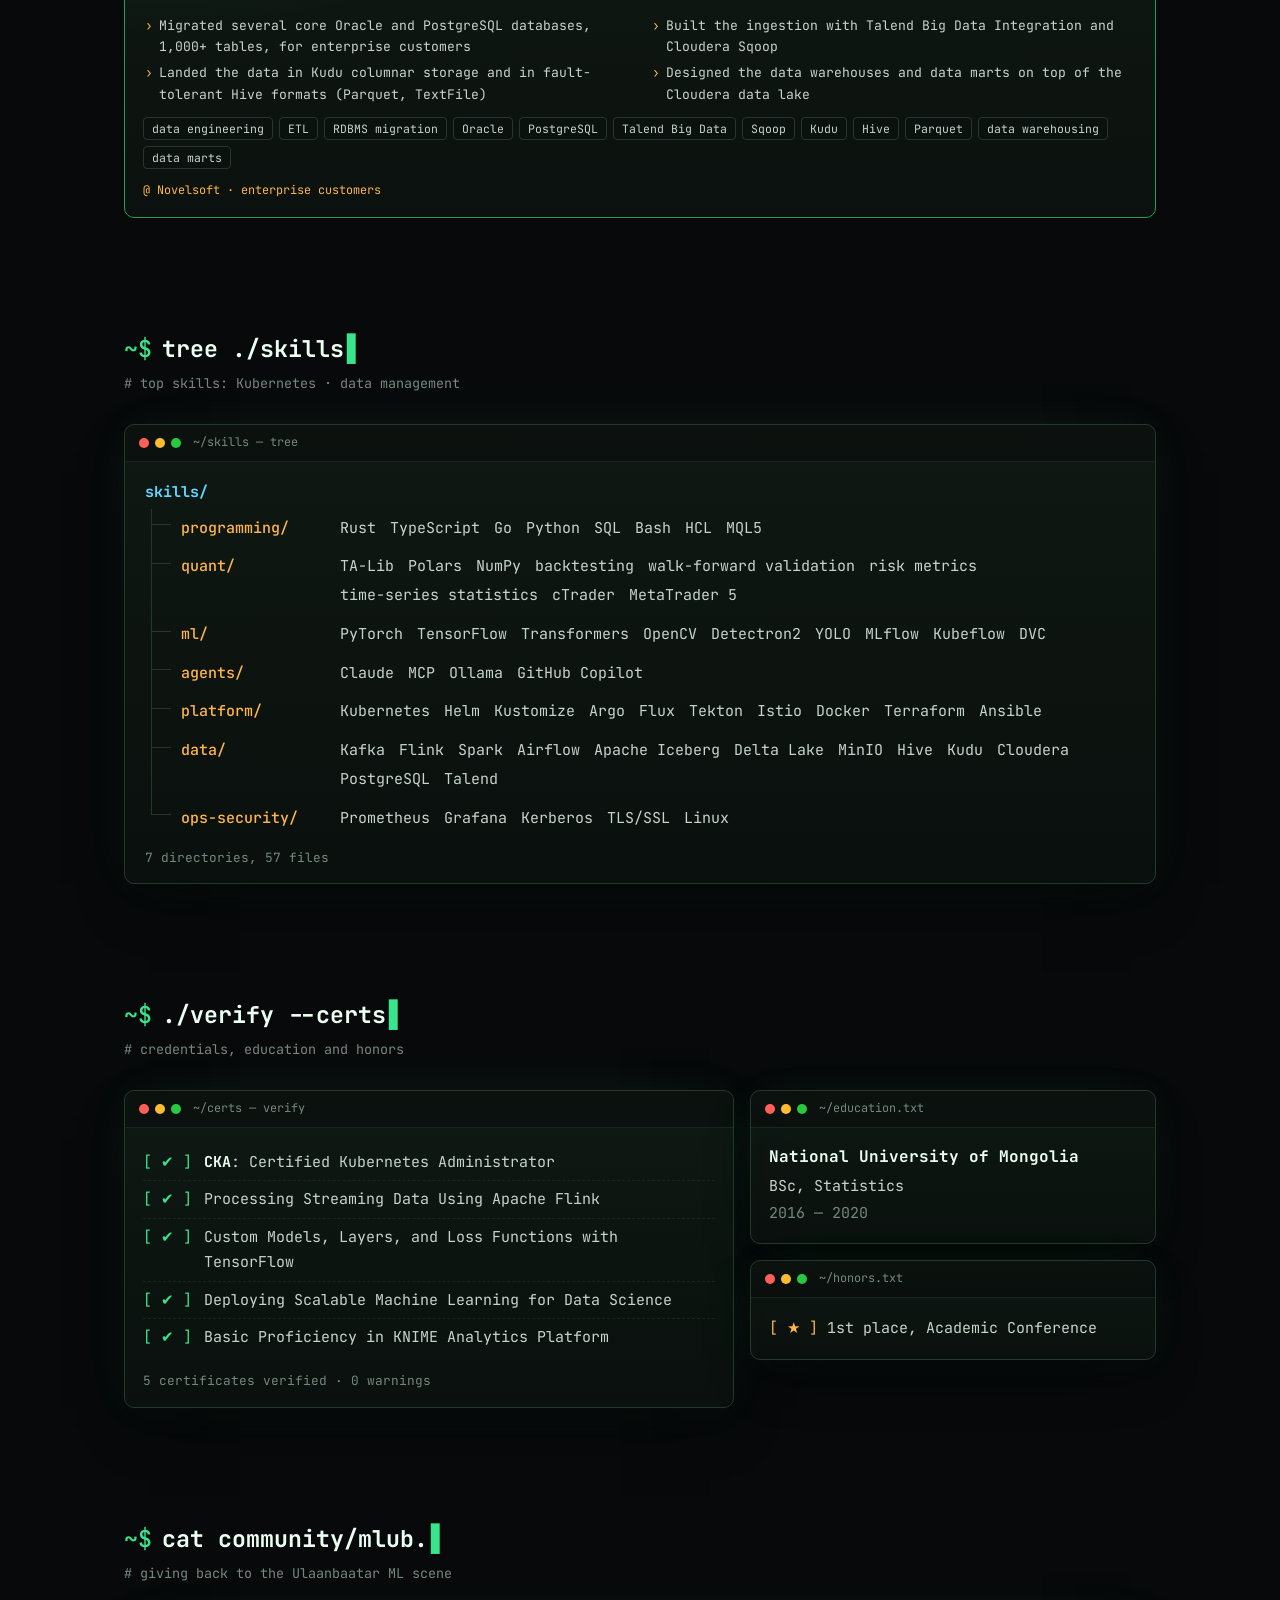
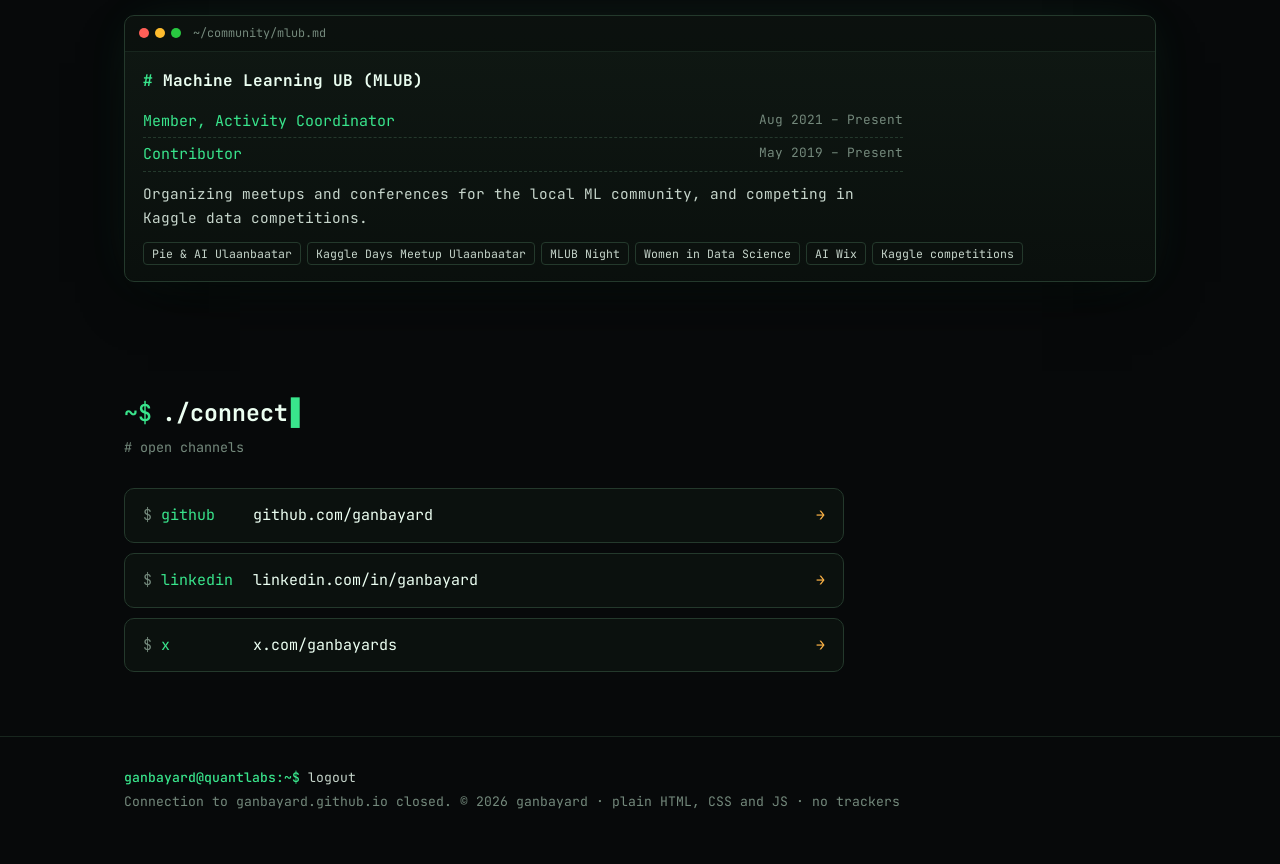
==== commit 0c079d3d: "Projects: add RDBMS-to-Cloudera pipeline; livestock at AI Rookies Split the Oracle/PostgreSQL migrat" ====
--- a/index.html
+++ b/index.html
@@ -144,7 +144,7 @@
   <section class="section" id="projects" data-win>
     <div class="wrap">
       <h2 class="sh"><span class="ps1" aria-hidden="true">~$</span> <span class="cmd" aria-hidden="true">ls -la ./projects</span><span class="sr">Projects</span></h2>
-      <p class="sub"># selected work · total 10</p>
+      <p class="sub"># selected work · total 11</p>
 
       <div class="grid reveal">
         <article class="card card--feat">
@@ -220,7 +220,7 @@
           <h3>livestock-health-monitoring</h3>
           <p>AI camera monitoring for Japanese Wagyu cattle farms. Vision models watch the footage for subtle changes in the cattle's behavior and appearance, catch early disease symptoms, and alert farm staff at once so they can act before a condition gets worse.</p>
           <ul class="tags"><li>computer vision</li><li>video analytics</li><li>object detection</li><li>behavior analysis</li><li>anomaly detection</li><li>real-time alerts</li><li>PyTorch</li><li>OpenCV</li></ul>
-          <p class="ctx">Wagyu cattle farms · Japan</p>
+          <p class="ctx">@ AI Rookies · Wagyu cattle farms, Japan</p>
         </article>
 
         <article class="card">
@@ -234,9 +234,23 @@
         <article class="card">
           <p class="card__perm"><span>drwxr-xr-x</span><span>2021</span></p>
           <h3>enterprise-data-lake</h3>
-          <p>Cloudera Private Cloud on bare metal and VMs for enterprise customers: Kerberos- and TLS-secured Hadoop with 15+ managed services. Migrated core Oracle and PostgreSQL systems (1,000+ tables) into Kudu and Hive, then designed the warehouse and data marts on top.</p>
-          <ul class="tags"><li>Cloudera</li><li>Hadoop</li><li>Kerberos</li><li>TLS/SSL</li><li>Kudu</li><li>Hive</li><li>Talend</li><li>Sqoop</li></ul>
+          <p>Cloudera Private Cloud on bare metal and VMs for several enterprise customers: Kerberos- and TLS/SSL-secured Hadoop clusters running 15+ managed services, including Spark, Kafka, Kudu, Hive and Atlas, all through Cloudera Manager.</p>
+          <ul class="tags"><li>Cloudera</li><li>Cloudera Manager</li><li>Hadoop</li><li>Kerberos</li><li>TLS/SSL</li><li>Spark</li><li>Kafka</li><li>Atlas</li></ul>
           <p class="ctx">@ Novelsoft</p>
+        </article>
+
+        <article class="card card--feat card--full">
+          <p class="card__perm"><span>drwxr-xr-x</span><span>2021 – 2023</span></p>
+          <h3>rdbms-to-cloudera-pipeline</h3>
+          <p>Data engineering pipelines that moved enterprise customers' core relational databases onto the Cloudera data lake, then modeled the data for analytics.</p>
+          <ul class="feat">
+            <li>Migrated several core Oracle and PostgreSQL databases, 1,000+ tables, for enterprise customers</li>
+            <li>Built the ingestion with Talend Big Data Integration and Cloudera Sqoop</li>
+            <li>Landed the data in Kudu columnar storage and in fault-tolerant Hive formats (Parquet, TextFile)</li>
+            <li>Designed the data warehouses and data marts on top of the Cloudera data lake</li>
+          </ul>
+          <ul class="tags"><li>data engineering</li><li>ETL</li><li>RDBMS migration</li><li>Oracle</li><li>PostgreSQL</li><li>Talend Big Data</li><li>Sqoop</li><li>Kudu</li><li>Hive</li><li>Parquet</li><li>data warehousing</li><li>data marts</li></ul>
+          <p class="ctx">@ Novelsoft · enterprise customers</p>
         </article>
       </div>
     </div>
--- a/assets/css/style.css
+++ b/assets/css/style.css
@@ -224,6 +224,7 @@
 .card--feat { border-color: var(--green-d); background: radial-gradient(600px 220px at 0% 0%, rgba(57, 229, 140, .09), transparent 70%), linear-gradient(180deg, var(--bg-2), var(--bg-1)); }
 .card--feat h3 { font-size: 1.15rem; }
 .card--feat .card__perm span:last-child { color: var(--green); }
+.card.card--full { grid-column: 1 / -1; }
 .feat { list-style: none; margin: 12px 0 0; padding: 0; display: grid; gap: 4px 20px; }
 .feat li { position: relative; padding-left: 16px; font-size: .82rem; }
 .feat li::before { content: "›"; position: absolute; left: 2px; color: var(--amber); }
